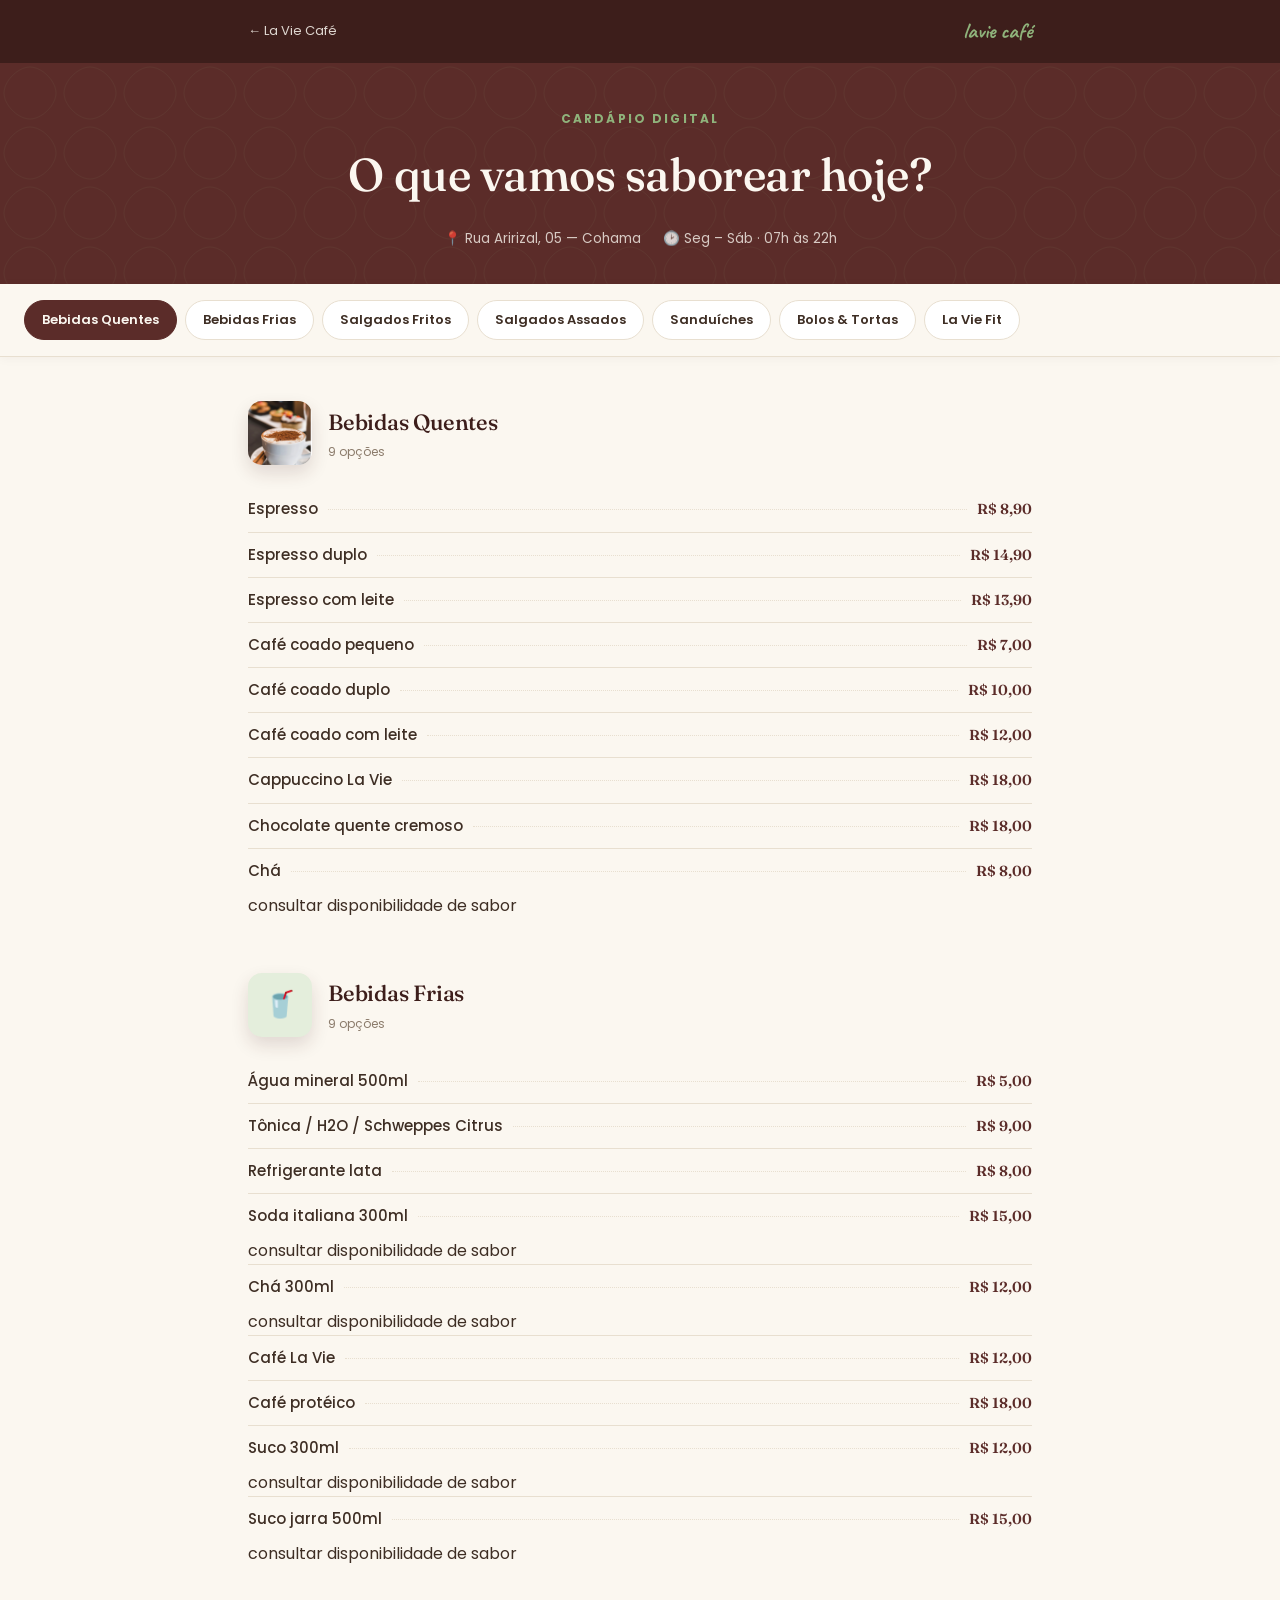
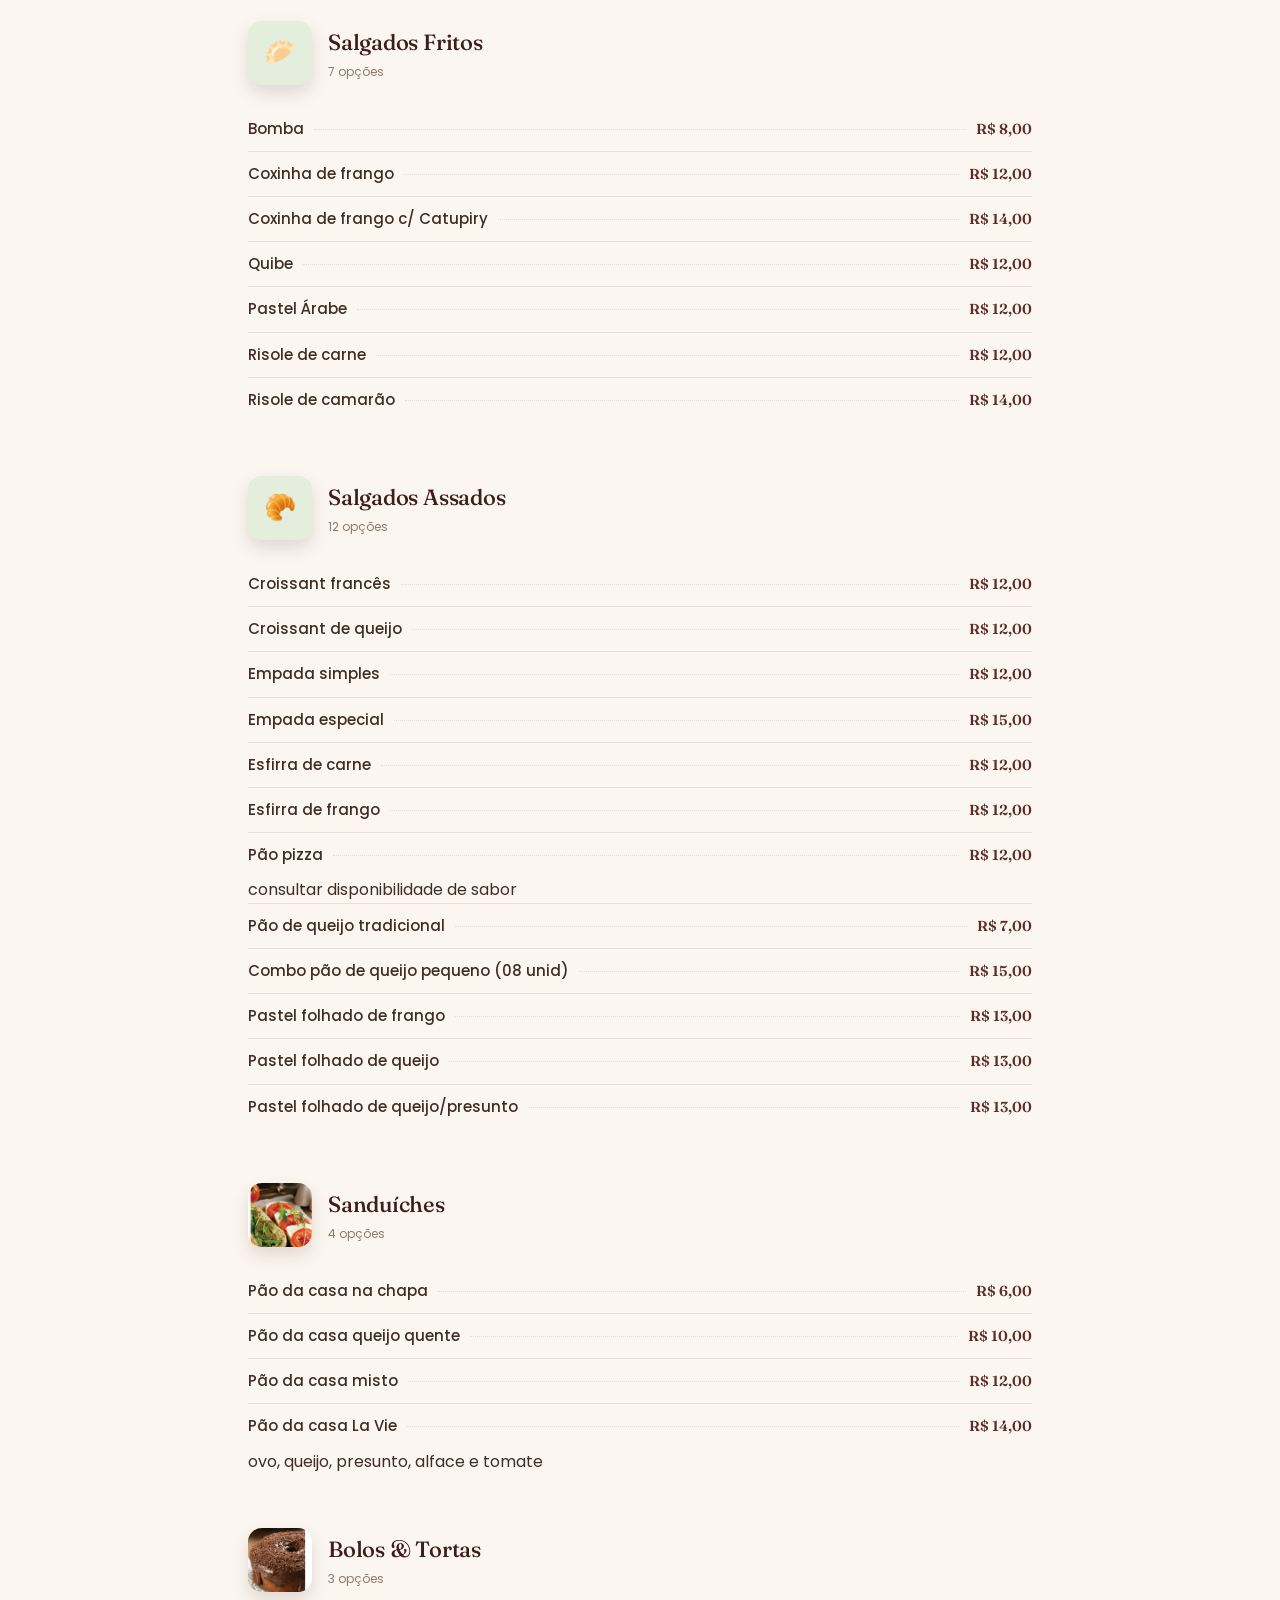
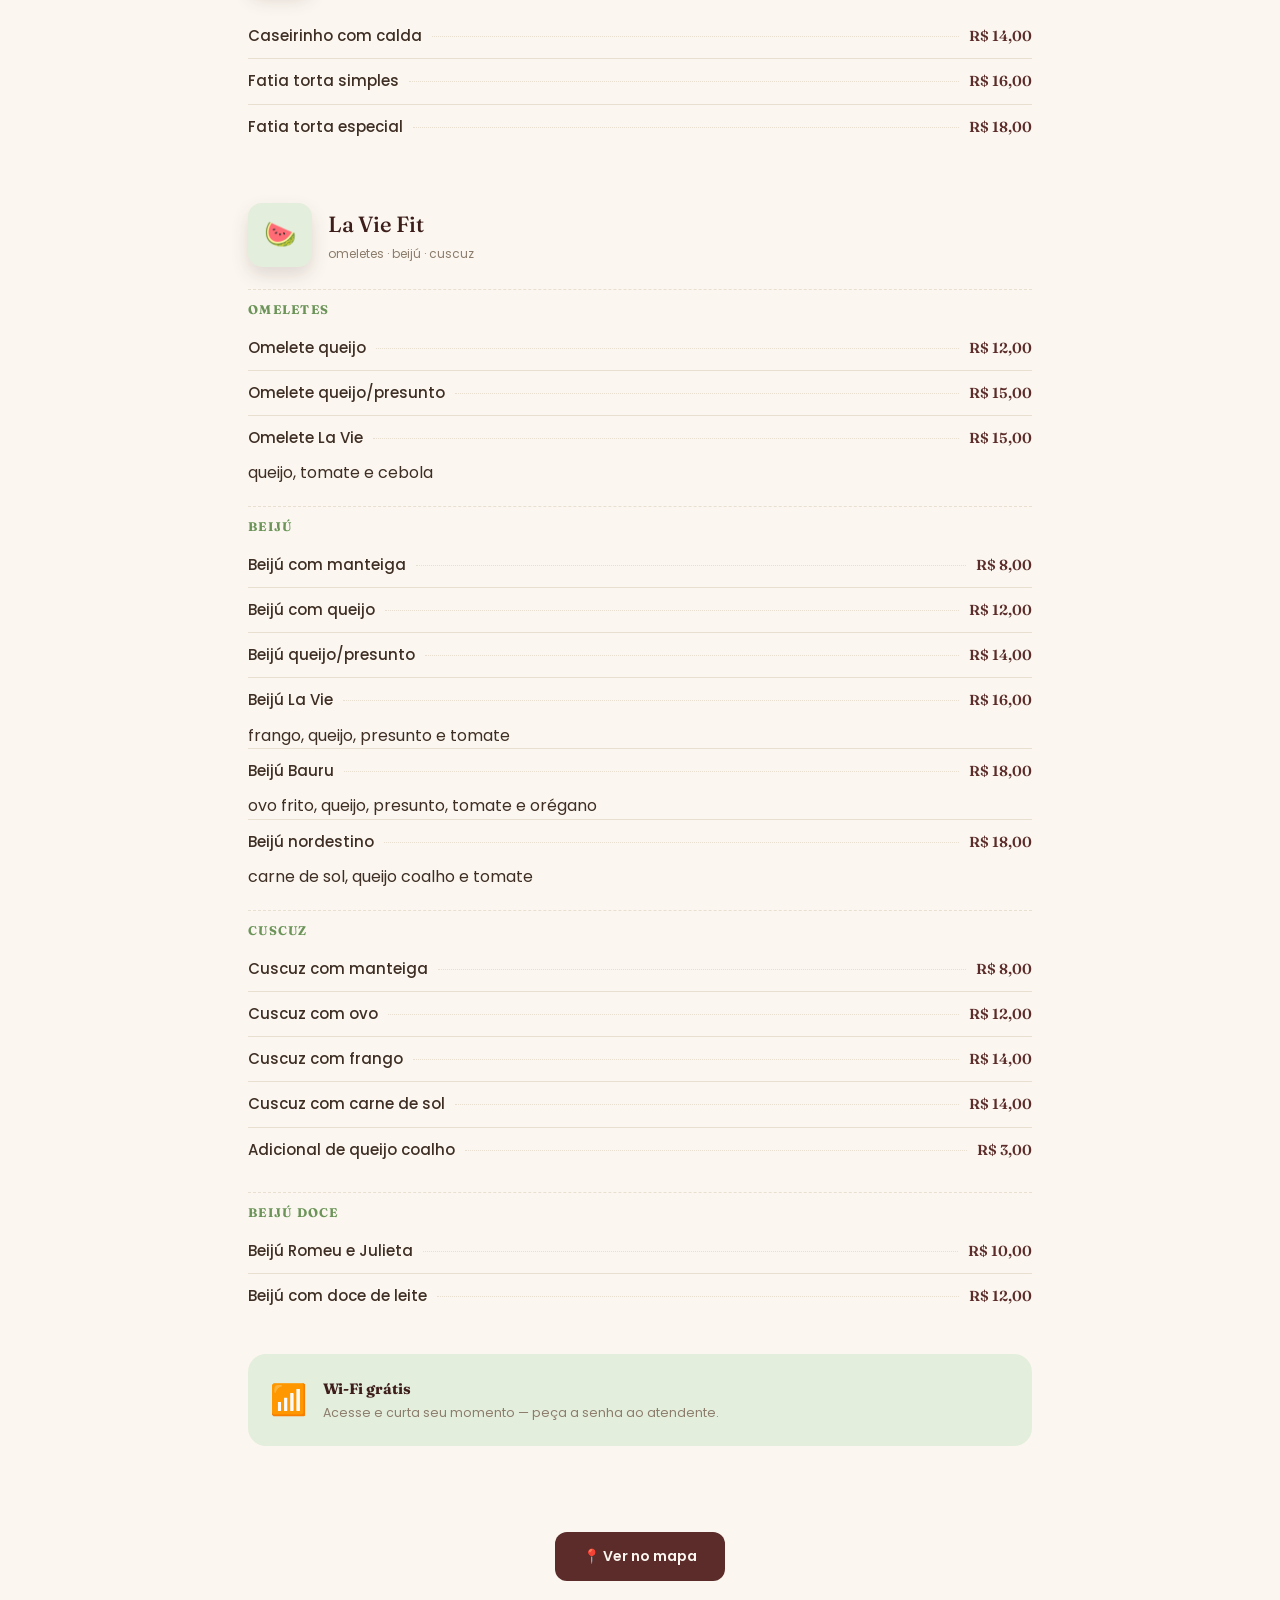
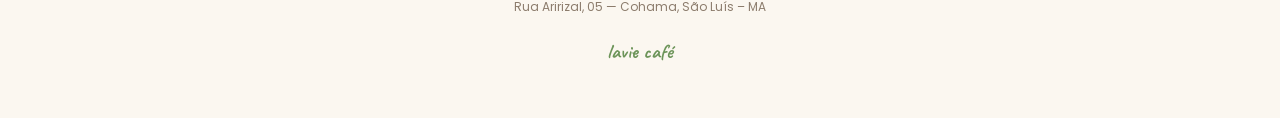
==== cardapio.html @ a573edb9 "Site LaVie Café" ====
<!DOCTYPE html>
<html lang="pt-BR">
<head>
<meta charset="UTF-8">
<meta name="viewport" content="width=device-width, initial-scale=1.0">
<title>Cardápio | La Vie Café — SLZ</title>

<!-- Fontes -->
<link rel="preconnect" href="https://fonts.googleapis.com">
<link rel="preconnect" href="https://fonts.gstatic.com" crossorigin>
<link href="https://fonts.googleapis.com/css2?family=Caveat:wght@600;700&family=Fraunces:ital,opsz,wght@0,9..144,400;0,9..144,500;0,9..144,600&family=Poppins:wght@300;400;500;600;700&display=swap" rel="stylesheet">

<!-- CSS: base.css tem as cores/reset, cardapio.css é só desta página -->
<link rel="stylesheet" href="css/base.css">
<link rel="stylesheet" href="css/cardapio.css">
</head>
<body>

<div class="topbar">
  <div class="wrap">
    <a href="index.html" class="back">← La Vie Café</a>
    <span class="brand brand-script">lavie café</span>
  </div>
</div>

<header class="menu-hero">
  <div class="inner wrap">
    <div class="kicker-light">Cardápio Digital</div>
    <h1>O que vamos saborear hoje?</h1>
    <div class="meta">
      <span>📍 Rua Aririzal, 05 — Cohama</span>
      <span>🕑 Seg – Sáb · 07h às 22h</span>
    </div>
  </div>
</header>

<nav class="cat-nav">
  <div class="cat-scroll" id="catScroll">
    <a href="#quentes" class="cat-chip active">Bebidas Quentes</a>
    <a href="#frias" class="cat-chip">Bebidas Frias</a>
    <a href="#fritos" class="cat-chip">Salgados Fritos</a>
    <a href="#assados" class="cat-chip">Salgados Assados</a>
    <a href="#sanduiches" class="cat-chip">Sanduíches</a>
    <a href="#bolos" class="cat-chip">Bolos &amp; Tortas</a>
    <a href="#fit" class="cat-chip">La Vie Fit</a>
  </div>
</nav>

<main class="wrap">

  <section class="menu-section" id="quentes">
    <div class="sec-head">
      <div class="thumb"><img src="assets/hero-espresso.png" alt="Bebidas quentes"></div>
      <div><h2>Bebidas Quentes</h2><div class="count">9 opções</div></div>
    </div>

    <div class="item-wrap"><div class="item"><span class="name">Espresso</span><span class="leader"></span><span class="price">R$ 8,90</span></div></div>
    <div class="item-wrap"><div class="item"><span class="name">Espresso duplo</span><span class="leader"></span><span class="price">R$ 14,90</span></div></div>
    <div class="item-wrap"><div class="item"><span class="name">Espresso com leite</span><span class="leader"></span><span class="price">R$ 13,90</span></div></div>
    <div class="item-wrap"><div class="item"><span class="name">Café coado pequeno</span><span class="leader"></span><span class="price">R$ 7,00</span></div></div>
    <div class="item-wrap"><div class="item"><span class="name">Café coado duplo</span><span class="leader"></span><span class="price">R$ 10,00</span></div></div>
    <div class="item-wrap"><div class="item"><span class="name">Café coado com leite</span><span class="leader"></span><span class="price">R$ 12,00</span></div></div>
    <div class="item-wrap"><div class="item"><span class="name">Cappuccino La Vie</span><span class="leader"></span><span class="price">R$ 18,00</span></div></div>
    <div class="item-wrap"><div class="item"><span class="name">Chocolate quente cremoso</span><span class="leader"></span><span class="price">R$ 18,00</span></div></div>
    <div class="item-wrap"><div class="item-inner"><div class="item"><span class="name">Chá</span><span class="leader"></span><span class="price">R$ 8,00</span></div><span class="note">consultar disponibilidade de sabor</span></div></div>
  </section>

  <section class="menu-section" id="frias">
    <div class="sec-head">
      <div class="thumb icon">🥤</div>
      <div><h2>Bebidas Frias</h2><div class="count">9 opções</div></div>
    </div>

    <div class="item-wrap"><div class="item"><span class="name">Água mineral 500ml</span><span class="leader"></span><span class="price">R$ 5,00</span></div></div>
    <div class="item-wrap"><div class="item"><span class="name">Tônica / H2O / Schweppes Citrus</span><span class="leader"></span><span class="price">R$ 9,00</span></div></div>
    <div class="item-wrap"><div class="item"><span class="name">Refrigerante lata</span><span class="leader"></span><span class="price">R$ 8,00</span></div></div>
    <div class="item-wrap"><div class="item-inner"><div class="item"><span class="name">Soda italiana 300ml</span><span class="leader"></span><span class="price">R$ 15,00</span></div><span class="note">consultar disponibilidade de sabor</span></div></div>
    <div class="item-wrap"><div class="item-inner"><div class="item"><span class="name">Chá 300ml</span><span class="leader"></span><span class="price">R$ 12,00</span></div><span class="note">consultar disponibilidade de sabor</span></div></div>
    <div class="item-wrap"><div class="item"><span class="name">Café La Vie</span><span class="leader"></span><span class="price">R$ 12,00</span></div></div>
    <div class="item-wrap"><div class="item"><span class="name">Café protéico</span><span class="leader"></span><span class="price">R$ 18,00</span></div></div>
    <div class="item-wrap"><div class="item-inner"><div class="item"><span class="name">Suco 300ml</span><span class="leader"></span><span class="price">R$ 12,00</span></div><span class="note">consultar disponibilidade de sabor</span></div></div>
    <div class="item-wrap"><div class="item-inner"><div class="item"><span class="name">Suco jarra 500ml</span><span class="leader"></span><span class="price">R$ 15,00</span></div><span class="note">consultar disponibilidade de sabor</span></div></div>
  </section>

  <section class="menu-section" id="fritos">
    <div class="sec-head">
      <div class="thumb icon">🥟</div>
      <div><h2>Salgados Fritos</h2><div class="count">7 opções</div></div>
    </div>
    <div class="item-wrap"><div class="item"><span class="name">Bomba</span><span class="leader"></span><span class="price">R$ 8,00</span></div></div>
    <div class="item-wrap"><div class="item"><span class="name">Coxinha de frango</span><span class="leader"></span><span class="price">R$ 12,00</span></div></div>
    <div class="item-wrap"><div class="item"><span class="name">Coxinha de frango c/ Catupiry</span><span class="leader"></span><span class="price">R$ 14,00</span></div></div>
    <div class="item-wrap"><div class="item"><span class="name">Quibe</span><span class="leader"></span><span class="price">R$ 12,00</span></div></div>
    <div class="item-wrap"><div class="item"><span class="name">Pastel Árabe</span><span class="leader"></span><span class="price">R$ 12,00</span></div></div>
    <div class="item-wrap"><div class="item"><span class="name">Risole de carne</span><span class="leader"></span><span class="price">R$ 12,00</span></div></div>
    <div class="item-wrap"><div class="item"><span class="name">Risole de camarão</span><span class="leader"></span><span class="price">R$ 14,00</span></div></div>
  </section>

  <section class="menu-section" id="assados">
    <div class="sec-head">
      <div class="thumb icon">🥐</div>
      <div><h2>Salgados Assados</h2><div class="count">12 opções</div></div>
    </div>
    <div class="item-wrap"><div class="item"><span class="name">Croissant francês</span><span class="leader"></span><span class="price">R$ 12,00</span></div></div>
    <div class="item-wrap"><div class="item"><span class="name">Croissant de queijo</span><span class="leader"></span><span class="price">R$ 12,00</span></div></div>
    <div class="item-wrap"><div class="item"><span class="name">Empada simples</span><span class="leader"></span><span class="price">R$ 12,00</span></div></div>
    <div class="item-wrap"><div class="item"><span class="name">Empada especial</span><span class="leader"></span><span class="price">R$ 15,00</span></div></div>
    <div class="item-wrap"><div class="item"><span class="name">Esfirra de carne</span><span class="leader"></span><span class="price">R$ 12,00</span></div></div>
    <div class="item-wrap"><div class="item"><span class="name">Esfirra de frango</span><span class="leader"></span><span class="price">R$ 12,00</span></div></div>
    <div class="item-wrap"><div class="item-inner"><div class="item"><span class="name">Pão pizza</span><span class="leader"></span><span class="price">R$ 12,00</span></div><span class="note">consultar disponibilidade de sabor</span></div></div>
    <div class="item-wrap"><div class="item"><span class="name">Pão de queijo tradicional</span><span class="leader"></span><span class="price">R$ 7,00</span></div></div>
    <div class="item-wrap"><div class="item"><span class="name">Combo pão de queijo pequeno (08 unid)</span><span class="leader"></span><span class="price">R$ 15,00</span></div></div>
    <div class="item-wrap"><div class="item"><span class="name">Pastel folhado de frango</span><span class="leader"></span><span class="price">R$ 13,00</span></div></div>
    <div class="item-wrap"><div class="item"><span class="name">Pastel folhado de queijo</span><span class="leader"></span><span class="price">R$ 13,00</span></div></div>
    <div class="item-wrap"><div class="item"><span class="name">Pastel folhado de queijo/presunto</span><span class="leader"></span><span class="price">R$ 13,00</span></div></div>
  </section>

  <section class="menu-section" id="sanduiches">
    <div class="sec-head">
      <div class="thumb"><img src="assets/gal-bruschetta.png" alt="Sanduíches"></div>
      <div><h2>Sanduíches</h2><div class="count">4 opções</div></div>
    </div>
    <div class="item-wrap"><div class="item"><span class="name">Pão da casa na chapa</span><span class="leader"></span><span class="price">R$ 6,00</span></div></div>
    <div class="item-wrap"><div class="item"><span class="name">Pão da casa queijo quente</span><span class="leader"></span><span class="price">R$ 10,00</span></div></div>
    <div class="item-wrap"><div class="item"><span class="name">Pão da casa misto</span><span class="leader"></span><span class="price">R$ 12,00</span></div></div>
    <div class="item-wrap"><div class="item-inner"><div class="item"><span class="name">Pão da casa La Vie</span><span class="leader"></span><span class="price">R$ 14,00</span></div><span class="note">ovo, queijo, presunto, alface e tomate</span></div></div>
  </section>

  <section class="menu-section" id="bolos">
    <div class="sec-head">
      <div class="thumb"><img src="assets/gal-donut.png" alt="Bolos e tortas"></div>
      <div><h2>Bolos &amp; Tortas</h2><div class="count">3 opções</div></div>
    </div>
    <div class="item-wrap"><div class="item"><span class="name">Caseirinho com calda</span><span class="leader"></span><span class="price">R$ 14,00</span></div></div>
    <div class="item-wrap"><div class="item"><span class="name">Fatia torta simples</span><span class="leader"></span><span class="price">R$ 16,00</span></div></div>
    <div class="item-wrap"><div class="item"><span class="name">Fatia torta especial</span><span class="leader"></span><span class="price">R$ 18,00</span></div></div>
  </section>

  <section class="menu-section" id="fit">
    <div class="sec-head">
      <div class="thumb icon">🍉</div>
      <div><h2>La Vie Fit</h2><div class="count">omeletes · beijú · cuscuz</div></div>
    </div>

    <div class="subgroup">
      <h3>Omeletes</h3>
      <div class="item-wrap"><div class="item"><span class="name">Omelete queijo</span><span class="leader"></span><span class="price">R$ 12,00</span></div></div>
      <div class="item-wrap"><div class="item"><span class="name">Omelete queijo/presunto</span><span class="leader"></span><span class="price">R$ 15,00</span></div></div>
      <div class="item-wrap"><div class="item-inner"><div class="item"><span class="name">Omelete La Vie</span><span class="leader"></span><span class="price">R$ 15,00</span></div><span class="note">queijo, tomate e cebola</span></div></div>
    </div>

    <div class="subgroup">
      <h3>Beijú</h3>
      <div class="item-wrap"><div class="item"><span class="name">Beijú com manteiga</span><span class="leader"></span><span class="price">R$ 8,00</span></div></div>
      <div class="item-wrap"><div class="item"><span class="name">Beijú com queijo</span><span class="leader"></span><span class="price">R$ 12,00</span></div></div>
      <div class="item-wrap"><div class="item"><span class="name">Beijú queijo/presunto</span><span class="leader"></span><span class="price">R$ 14,00</span></div></div>
      <div class="item-wrap"><div class="item-inner"><div class="item"><span class="name">Beijú La Vie</span><span class="leader"></span><span class="price">R$ 16,00</span></div><span class="note">frango, queijo, presunto e tomate</span></div></div>
      <div class="item-wrap"><div class="item-inner"><div class="item"><span class="name">Beijú Bauru</span><span class="leader"></span><span class="price">R$ 18,00</span></div><span class="note">ovo frito, queijo, presunto, tomate e orégano</span></div></div>
      <div class="item-wrap"><div class="item-inner"><div class="item"><span class="name">Beijú nordestino</span><span class="leader"></span><span class="price">R$ 18,00</span></div><span class="note">carne de sol, queijo coalho e tomate</span></div></div>
    </div>

    <div class="subgroup">
      <h3>Cuscuz</h3>
      <div class="item-wrap"><div class="item"><span class="name">Cuscuz com manteiga</span><span class="leader"></span><span class="price">R$ 8,00</span></div></div>
      <div class="item-wrap"><div class="item"><span class="name">Cuscuz com ovo</span><span class="leader"></span><span class="price">R$ 12,00</span></div></div>
      <div class="item-wrap"><div class="item"><span class="name">Cuscuz com frango</span><span class="leader"></span><span class="price">R$ 14,00</span></div></div>
      <div class="item-wrap"><div class="item"><span class="name">Cuscuz com carne de sol</span><span class="leader"></span><span class="price">R$ 14,00</span></div></div>
      <div class="item-wrap"><div class="item"><span class="name">Adicional de queijo coalho</span><span class="leader"></span><span class="price">R$ 3,00</span></div></div>
    </div>

    <div class="subgroup">
      <h3>Beijú Doce</h3>
      <div class="item-wrap"><div class="item"><span class="name">Beijú Romeu e Julieta</span><span class="leader"></span><span class="price">R$ 10,00</span></div></div>
      <div class="item-wrap"><div class="item"><span class="name">Beijú com doce de leite</span><span class="leader"></span><span class="price">R$ 12,00</span></div></div>
    </div>

    <div class="wifi-banner">
      <span class="ic">📶</span>
      <div><h4>Wi-Fi grátis</h4><p>Acesse e curta seu momento — peça a senha ao atendente.</p></div>
    </div>
  </section>

</main>

<footer id="localizacao">
  <a class="loc-btn" href="https://www.google.com/maps?q=Rua+Aririzal,+05,+Cohama,+S%C3%A3o+Luis+-+MA" target="_blank" rel="noopener">📍 Ver no mapa</a>
  <p>Rua Aririzal, 05 — Cohama, São Luís – MA</p>
  <span class="brand brand-script">lavie café</span>
</footer>

<!-- JS: liga o destaque automático das categorias ao rolar -->
<script src="js/cardapio.js"></script>

</body>
</html>
---- css/base.css ----
/* =========================================================
   BASE.CSS
   Variáveis de cor, reset e tipografia — usado por TODAS as páginas.
   Se quiser mudar a cor principal do site inteiro, mexa aqui.
========================================================= */

:root{
  /* Cores da marca */
  --wine: #5B2C29;        /* vinho escuro — cor principal */
  --wine-deep: #3D1E1B;   /* vinho ainda mais escuro — headers/footers */
  --green: #8FB37B;       /* verde-sálvia — acentos */
  --green-dark: #6C9459;  /* verde mais escuro — texto/hover */
  --green-soft: #E4EEDC;  /* verde clarinho — fundos suaves */

  /* Neutros */
  --cream: #FBF7F0;       /* fundo principal do site */
  --cream-2: #F3ECDD;     /* fundo alternativo (seções) */
  --white: #FFFFFF;
  --text: #3E2E24;        /* texto principal */
  --text-soft: #8C7C6C;   /* texto secundário/descrições */
  --line: #E8DFD0;        /* linhas e bordas */
}

*{ box-sizing: border-box; margin: 0; padding: 0; }

html{ scroll-behavior: smooth; }

body{
  background: var(--cream);
  color: var(--text);
  font-family: 'Poppins', sans-serif;
  line-height: 1.6;
  -webkit-font-smoothing: antialiased;
}

a{ color: inherit; text-decoration: none; }
img{ max-width: 100%; display: block; }

/* Container central usado em quase toda seção */
.wrap{
  max-width: 1140px;
  margin: 0 auto;
  padding: 0 28px;
}

/* Títulos usam a fonte serifada Fraunces */
h1, h2, h3, .display{
  font-family: 'Fraunces', serif;
  font-weight: 500;
  letter-spacing: -0.01em;
}

/* Logotipo cursivo "lavie café" — reaproveitado em vários lugares */
.brand-script{
  font-family: 'Caveat', cursive;
  font-weight: 700;
  color: var(--green-dark);
}
---- css/cardapio.css ----
/* =========================================================
   CARDAPIO.CSS
   Estilos exclusivos da página do cardápio (cardapio.html).
   Depende de base.css (variáveis de cor e reset).
========================================================= */

body{ padding-bottom: 50px; }

.wrap{ max-width: 840px; } /* cardápio usa um container mais estreito que a home */

/* ---------- Barra superior (voltar pra home) ---------- */
.topbar{ background:var(--wine-deep); color:var(--cream); padding:14px 0; }
.topbar .wrap{ display:flex; align-items:center; justify-content:space-between; }
.back{ font-size:13px; display:flex; align-items:center; gap:6px; opacity:.85; transition:opacity .2s; }
.back:hover{ opacity:1; }
.topbar .brand{ font-size:22px; color:var(--green); }

/* ---------- Cabeçalho do cardápio ---------- */
header.menu-hero{
  background:var(--wine); color:var(--cream);
  text-align:center; padding:46px 20px 34px;
  position:relative; overflow:hidden;
}
header.menu-hero::before{
  content:""; position:absolute; inset:0;
  background-image:url("data:image/svg+xml,%3Csvg xmlns='http://www.w3.org/2000/svg' width='60' height='60' viewBox='0 0 60 60'%3E%3Cpath d='M30 4 C42 4 56 18 56 30 C56 42 42 56 30 56 C18 56 4 42 4 30 C4 18 18 4 30 4 Z' fill='none' stroke='%238FB37B' stroke-width='1' opacity='.14'/%3E%3C/svg%3E");
  background-size:60px 60px;
  opacity:.5;
}
header.menu-hero .inner{ position:relative; }
.kicker-light{ font-size:12px; letter-spacing:.18em; text-transform:uppercase; color:var(--green); font-weight:700; margin-bottom:10px; }
header.menu-hero h1{ font-size:clamp(32px,5vw,46px); color:var(--cream); }
header.menu-hero .meta{ margin-top:16px; font-size:13.5px; color:rgba(251,247,240,.78); display:flex; justify-content:center; gap:22px; flex-wrap:wrap; }
header.menu-hero .meta span{ display:flex; align-items:center; gap:6px; }

/* ---------- Navegação por categorias (fixa no topo) ---------- */
.cat-nav{
  position:sticky; top:0; z-index:50;
  background:var(--cream);
  padding:16px 0 12px;
  border-bottom:1px solid var(--line);
  box-shadow:0 2px 10px rgba(61,30,27,.04);
}
.cat-scroll{ display:flex; gap:8px; overflow-x:auto; padding:0 24px 4px; scrollbar-width:none; }
.cat-scroll::-webkit-scrollbar{ display:none; }
.cat-chip{
  flex:0 0 auto; padding:9px 17px; border-radius:999px; font-size:13px; font-weight:600;
  background:var(--white); color:var(--text); border:1px solid var(--line); white-space:nowrap;
  transition:background .15s ease, color .15s ease, border-color .15s ease;
}
.cat-chip.active, .cat-chip:hover{ background:var(--wine); color:var(--cream); border-color:var(--wine); }

/* ---------- Seções do cardápio ---------- */
main{ margin-top:6px; }
.menu-section{ padding:44px 0 10px; }
.sec-head{ display:flex; align-items:center; gap:16px; margin-bottom:22px; }
.sec-head .thumb{ width:64px; height:64px; border-radius:14px; overflow:hidden; flex:0 0 auto; box-shadow:0 8px 18px rgba(61,30,27,.14); }
.sec-head .thumb img{ width:100%; height:100%; object-fit:cover; }
.sec-head .thumb.icon{ display:flex; align-items:center; justify-content:center; background:var(--green-soft); font-size:26px; }
.sec-head h2{ font-size:22px; color:var(--wine-deep); }
.sec-head .count{ font-size:12px; color:var(--text-soft); margin-top:2px; }

.subgroup{ margin-top:20px; }
.subgroup h3{
  font-size:12.5px; text-transform:uppercase; letter-spacing:.1em; color:var(--green-dark); font-weight:700;
  margin-bottom:6px; padding-top:10px; border-top:1px dashed var(--line);
}
.subgroup:first-child h3{ border-top:none; padding-top:0; }

/* Cada item usa uma "linha pontilhada" (leader) entre o nome e o preço,
   igual ao estilo clássico de cardápio impresso. */
.item{ display:flex; align-items:baseline; gap:8px; padding:10px 0; }
.item .name{ font-size:14.5px; font-weight:500; color:var(--text); white-space:nowrap; }
.item .leader{ flex:1; border-bottom:1.5px dotted var(--line); transform:translateY(-4px); margin:0 2px; }
.item .price{ font-family:'Fraunces',serif; font-weight:600; font-size:14.5px; color:var(--wine); white-space:nowrap; }
.item .note{ display:block; font-size:11px; color:var(--text-soft); font-style:italic; margin-top:1px; }
.item-wrap{ border-bottom:1px solid var(--line); }
.item-wrap:last-child{ border-bottom:none; }
.item-inner{ display:flex; flex-direction:column; }

.wifi-banner{
  margin-top:36px; background:var(--green-soft); border-radius:18px; padding:22px;
  display:flex; align-items:center; gap:16px;
}
.wifi-banner .ic{ font-size:30px; }
.wifi-banner h4{ font-size:15px; color:var(--wine-deep); font-family:'Fraunces',serif; }
.wifi-banner p{ font-size:12.5px; color:var(--text-soft); margin-top:2px; }

/* ---------- Rodapé ---------- */
footer{ margin-top:50px; text-align:center; padding:26px 20px 0; }
footer .loc-btn{ display:inline-block; background:var(--wine); color:var(--cream); padding:13px 28px; border-radius:12px; font-weight:600; font-size:14px; }
footer .loc-btn:hover{ background:var(--wine-deep); }
footer p{ margin-top:16px; font-size:12px; color:var(--text-soft); }
footer .brand{ font-size:20px; color:var(--green-dark); margin-top:20px; display:block; }

/* ---------- Responsivo ---------- */
@media (min-width:640px){
  .item .name{ font-size:15px; }
}
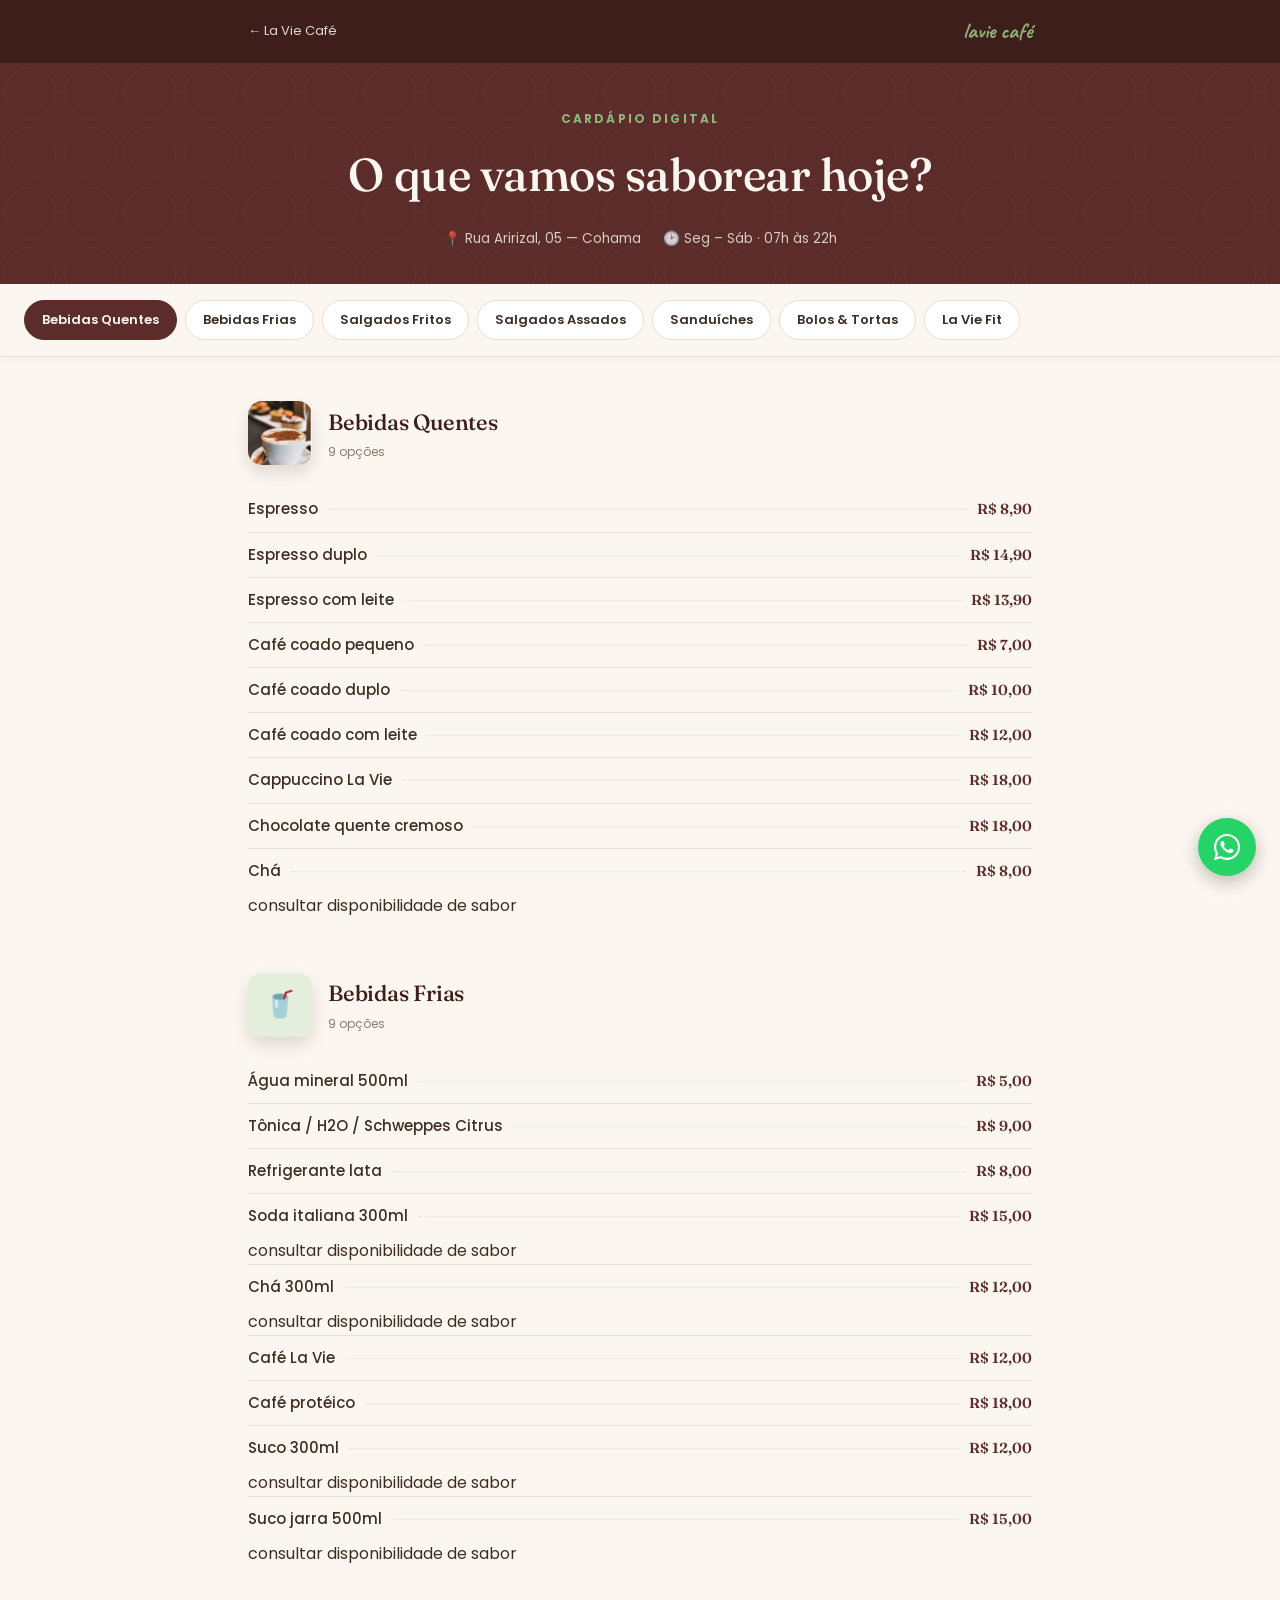
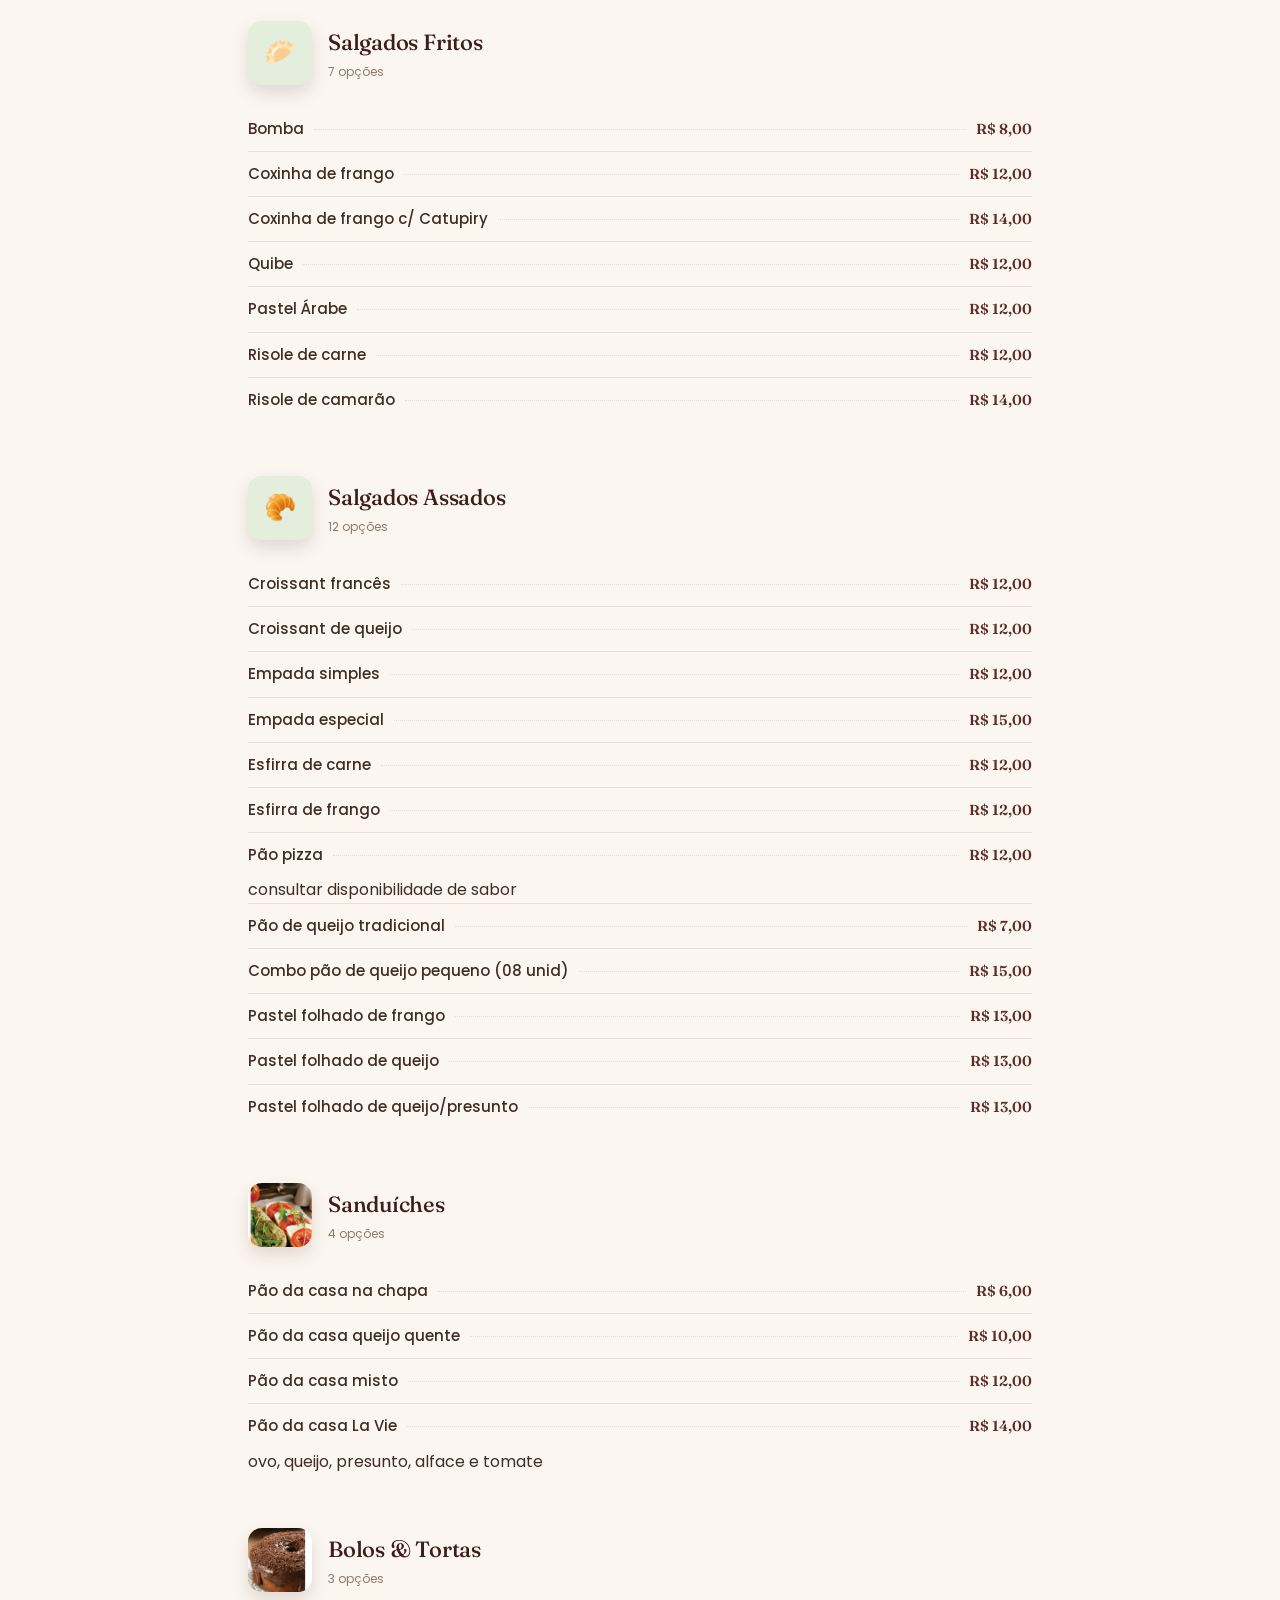
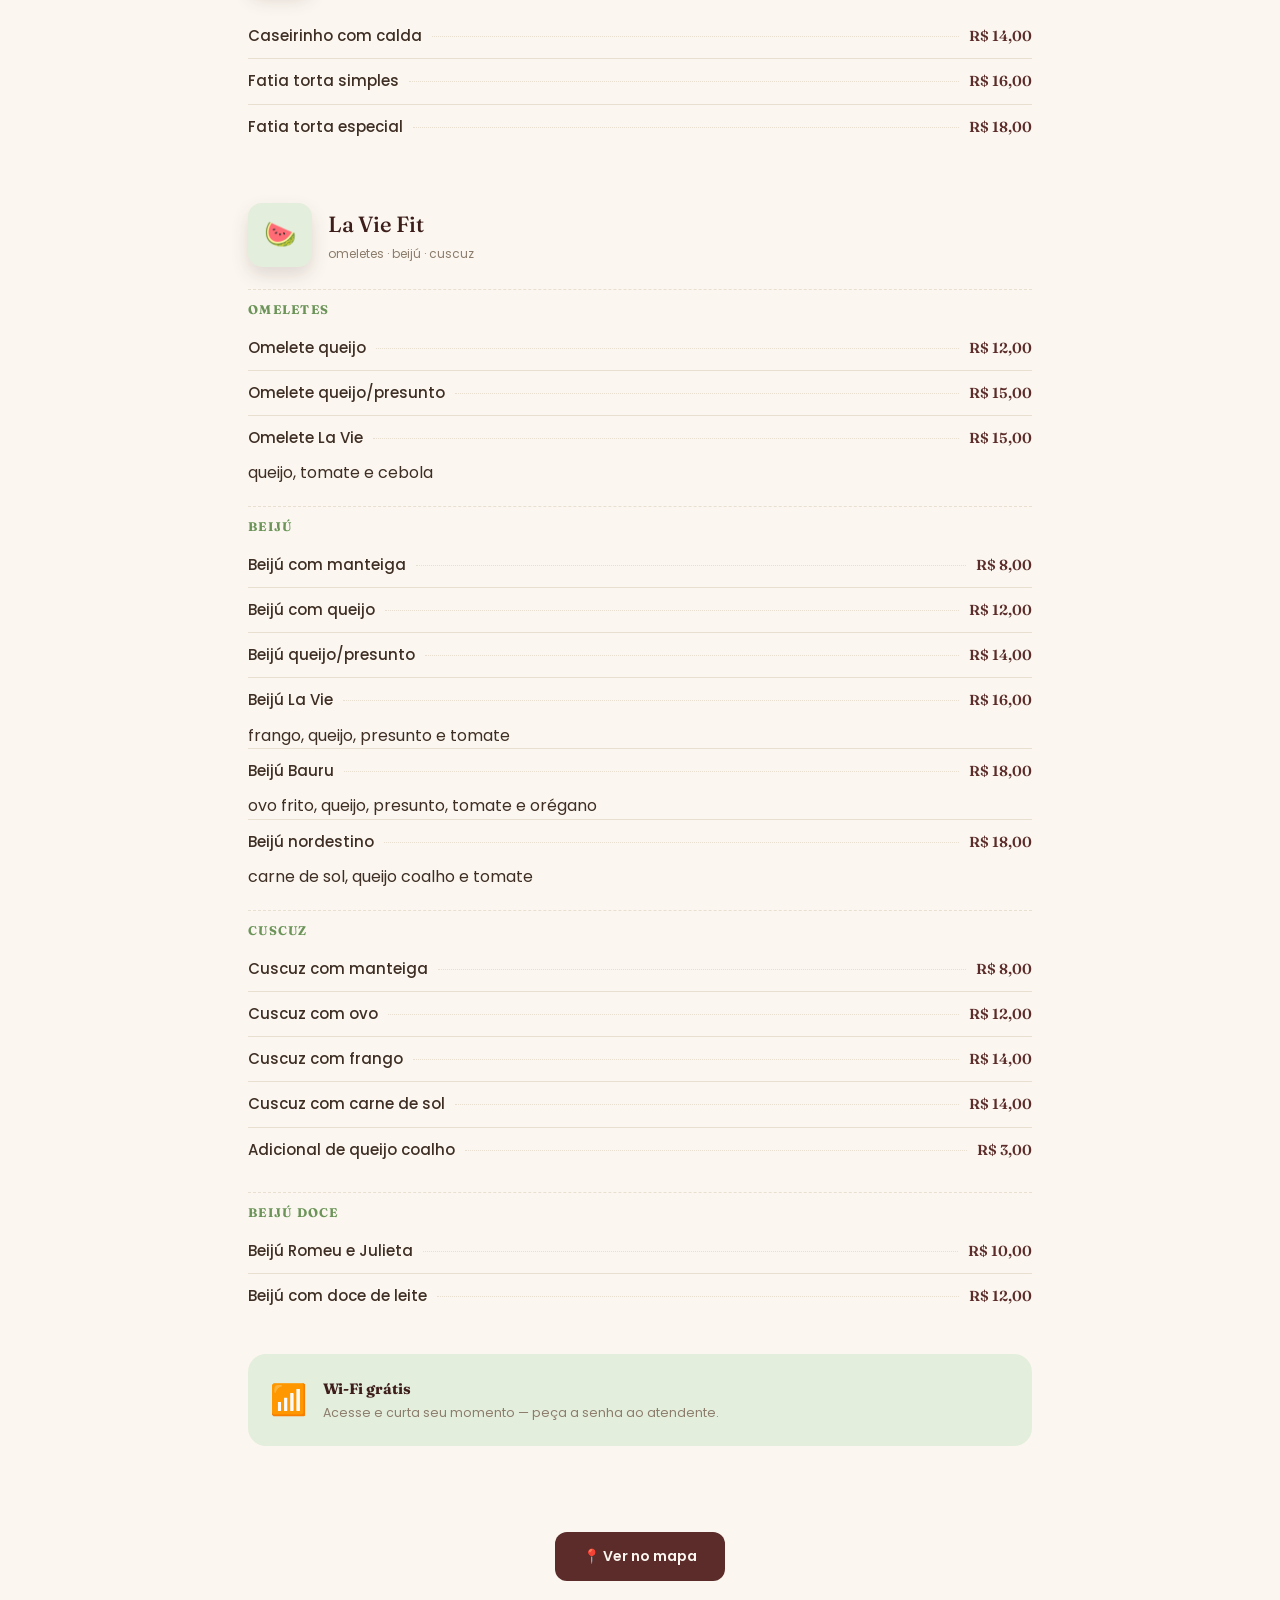
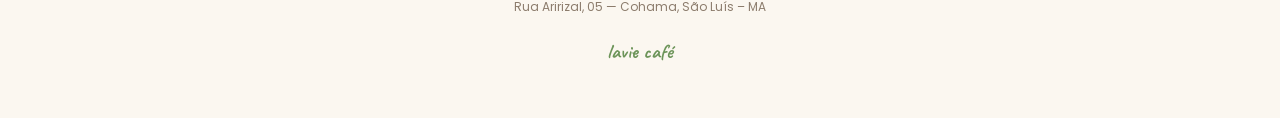
==== commit a57c9b55: "update map iframe to new location" ====
--- a/cardapio.html
+++ b/cardapio.html
@@ -188,6 +188,10 @@
   <span class="brand brand-script">lavie café</span>
 </footer>
 
+<a href="https://wa.me/5598999999999?text=Ol%C3%A1!%20Gostaria%20de%20fazer%20um%20pedido." class="whatsapp-float" target="_blank" rel="noopener" aria-label="Fale conosco no WhatsApp">
+  <svg viewBox="0 0 448 512" width="30" height="30" fill="currentColor" aria-hidden="true"><path d="M380.9 97.1C339 55.1 283.2 32 223.9 32c-122.4 0-222 99.6-222 222 0 39.1 10.2 77.3 29.6 111L0 480l117.7-30.9c32.4 17.7 68.9 27 106.1 27h.1c122.3 0 224.1-99.6 224.1-222 0-59.3-25.2-115-67.1-157zm-157 341.6c-33.2 0-65.7-8.9-94-25.7l-6.7-4-69.8 18.3L72 359.2l-4.4-7c-18.5-29.4-28.2-63.3-28.2-98.2 0-101.7 82.8-184.5 184.6-184.5 49.3 0 95.6 19.2 130.4 54.1 34.8 34.9 56.2 81.2 56.1 130.5 0 101.8-84.9 184.6-186.6 184.6zm101.2-138.2c-5.5-2.8-32.8-16.2-37.9-18-5.1-1.9-8.8-2.8-12.5 2.8-3.7 5.6-14.3 18-17.6 21.8-3.2 3.7-6.5 4.2-12 1.4-32.6-16.3-54-29.1-75.5-66-5.7-9.8 5.7-9.1 16.3-30.3 1.8-3.7.9-6.9-.5-9.7-1.4-2.8-12.5-30.1-17.1-41.2-4.5-10.8-9.1-9.3-12.5-9.5-3.2-.2-6.9-.2-10.6-.2-3.7 0-9.7 1.4-14.8 6.9-5.1 5.6-19.4 19-19.4 46.3 0 27.3 19.9 53.7 22.6 57.4 2.8 3.7 39.1 59.7 94.8 83.8 35.2 15.2 49 16.5 66.6 13.9 10.7-1.6 32.8-13.4 37.4-26.4 4.6-13 4.6-24.1 3.2-26.4-1.3-2.5-5-3.9-10.5-6.6z"/></svg>
+</a>
+
 <!-- JS: liga o destaque automático das categorias ao rolar -->
 <script src="js/cardapio.js"></script>
 
--- a/css/base.css
+++ b/css/base.css
@@ -56,3 +56,17 @@
   font-weight: 700;
   color: var(--green-dark);
 }
+
+/* Balão flutuante do WhatsApp — presente em todas as páginas */
+.whatsapp-float{
+  position:fixed; right:24px; bottom:24px; z-index:999;
+  width:58px; height:58px; border-radius:50%;
+  background:#25D366; color:#fff;
+  display:flex; align-items:center; justify-content:center;
+  box-shadow:0 6px 18px rgba(0,0,0,.25);
+  transition:transform .2s, box-shadow .2s;
+}
+.whatsapp-float:hover{ transform:translateY(-3px) scale(1.05); box-shadow:0 10px 22px rgba(0,0,0,.3); }
+@media (max-width:600px){
+  .whatsapp-float{ right:16px; bottom:16px; width:52px; height:52px; }
+}
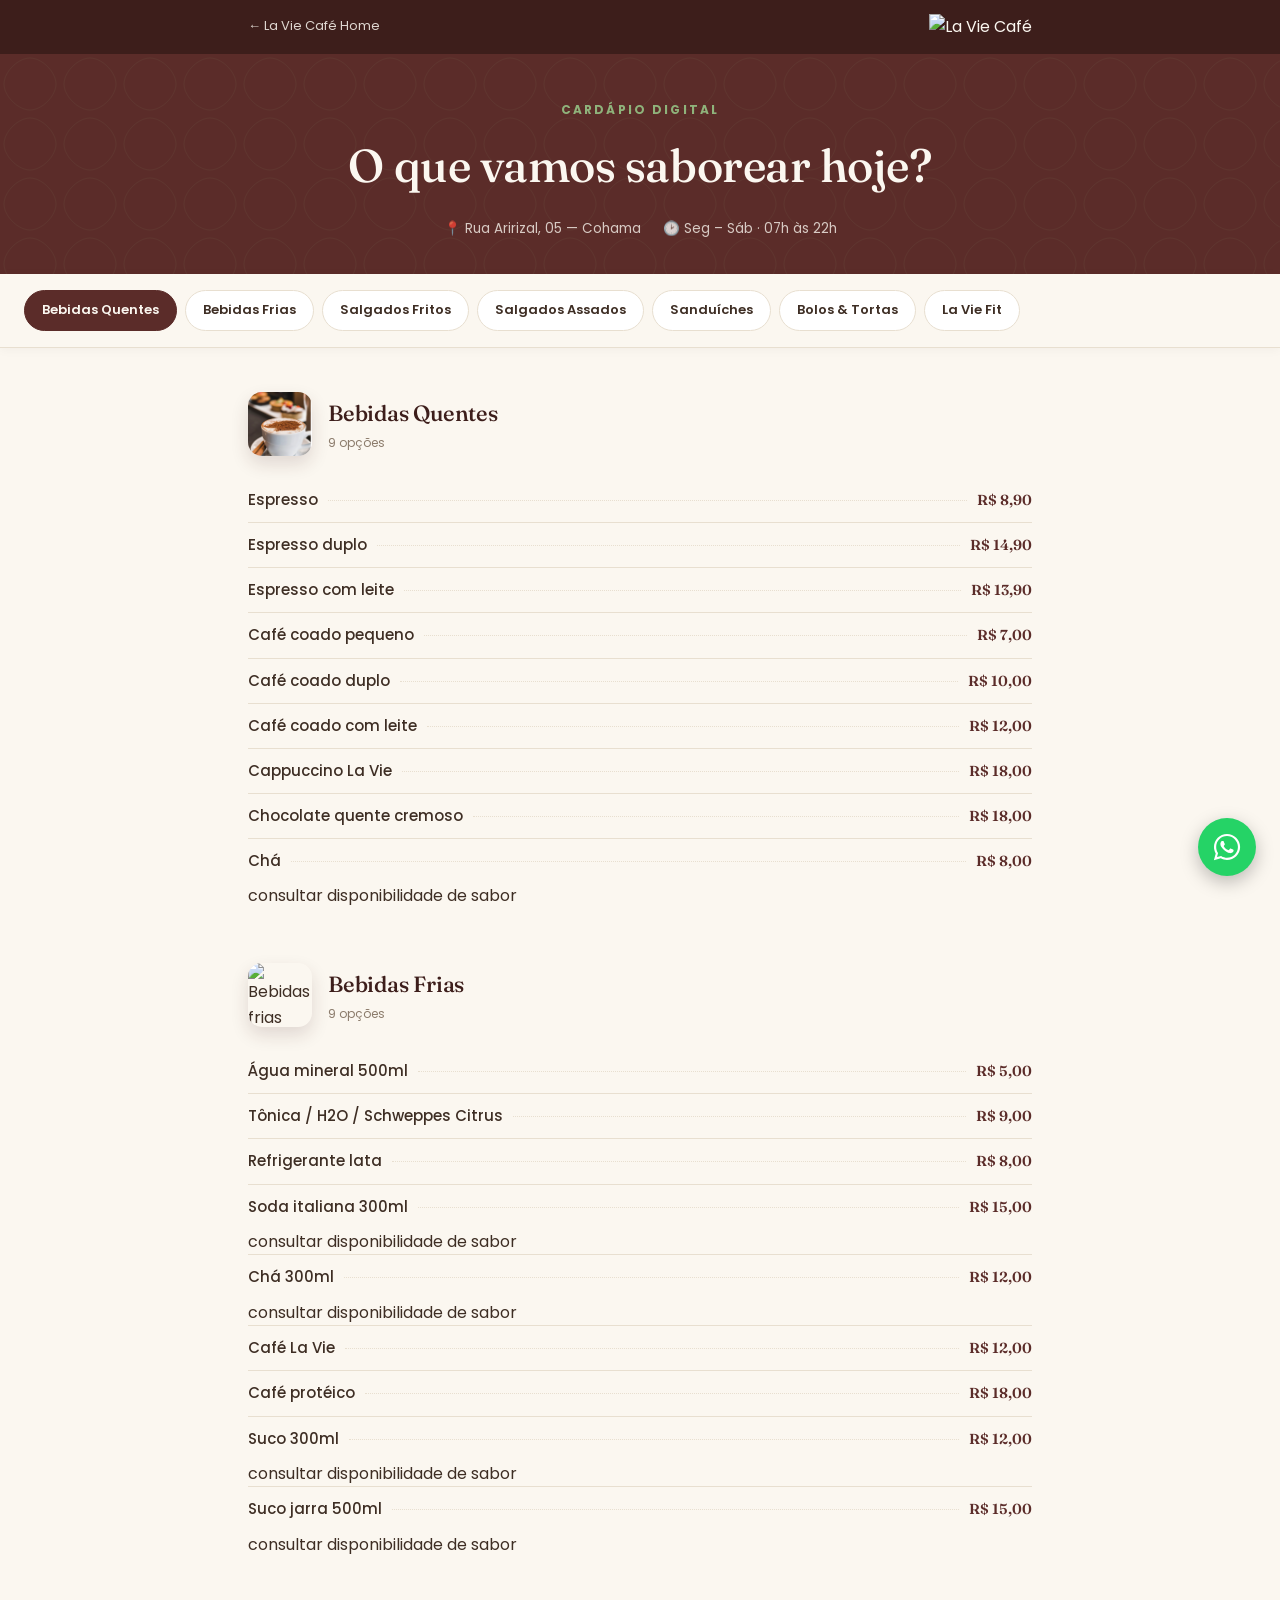
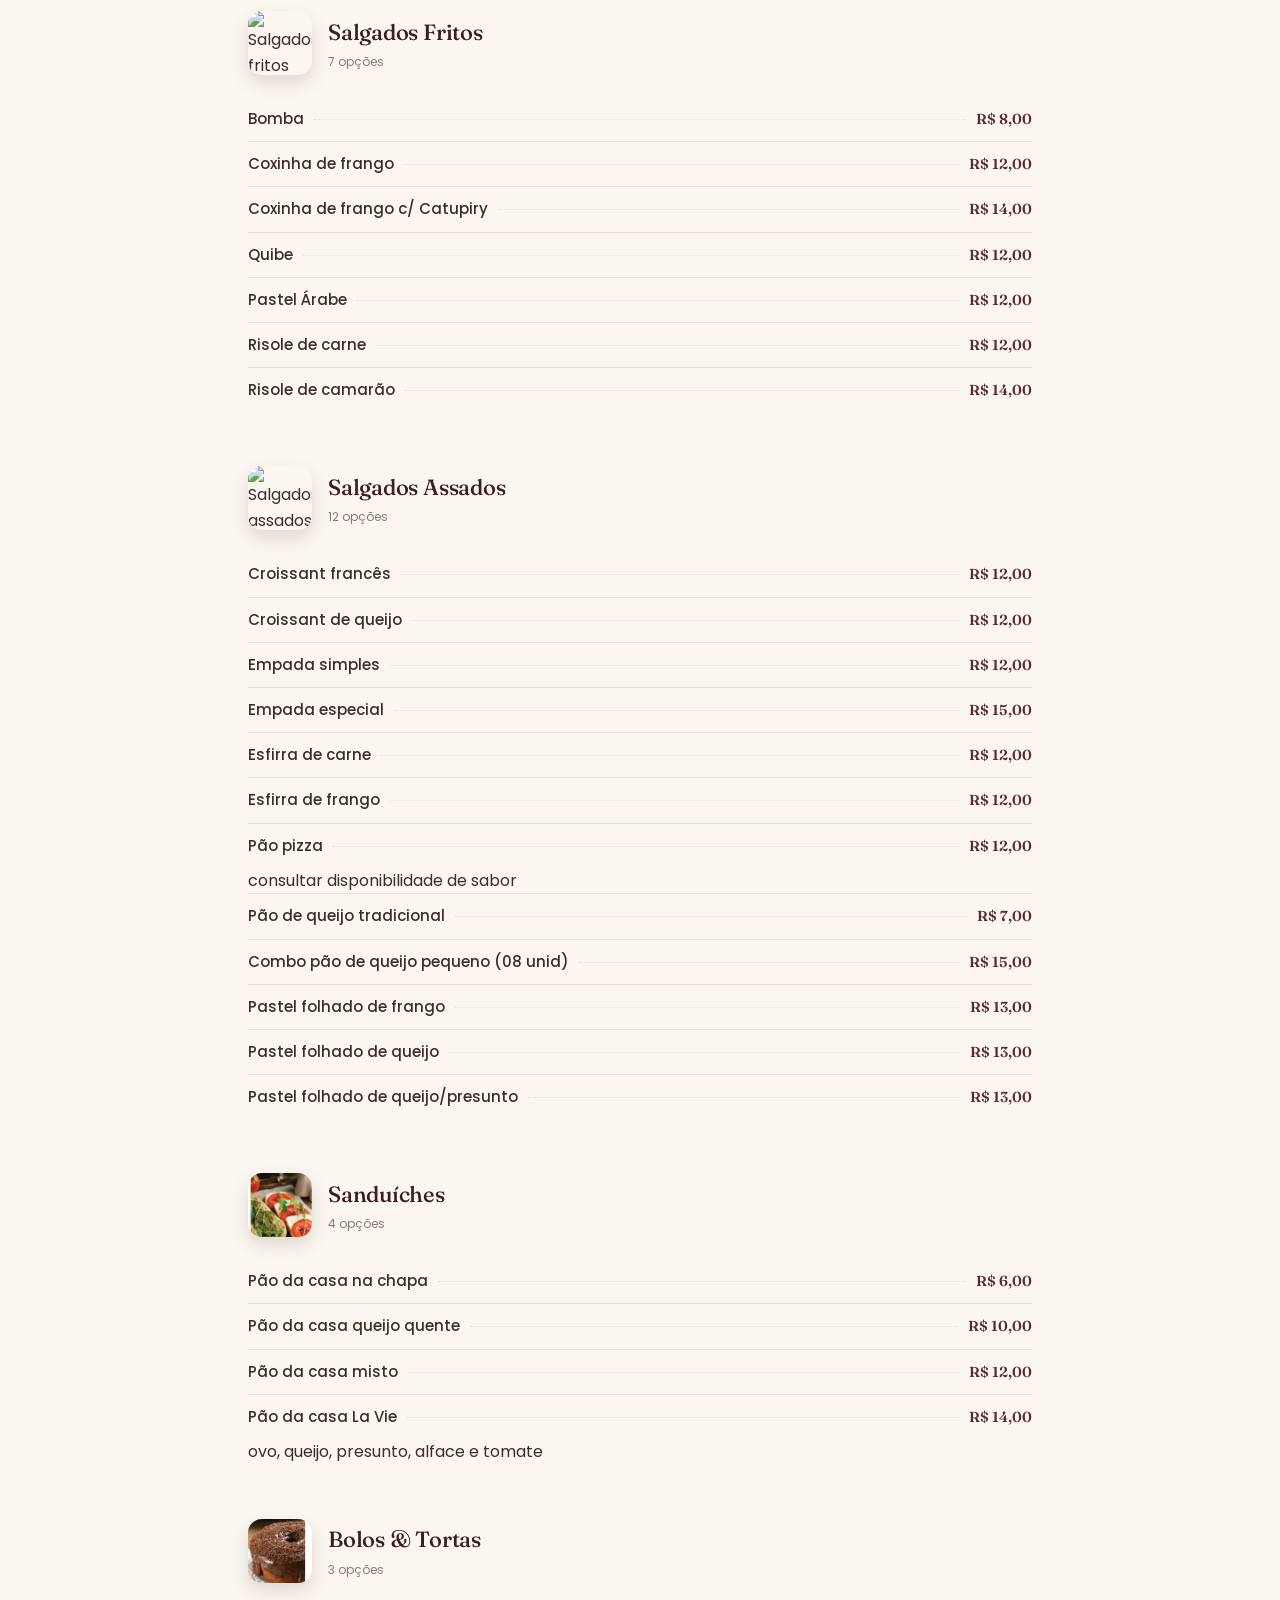
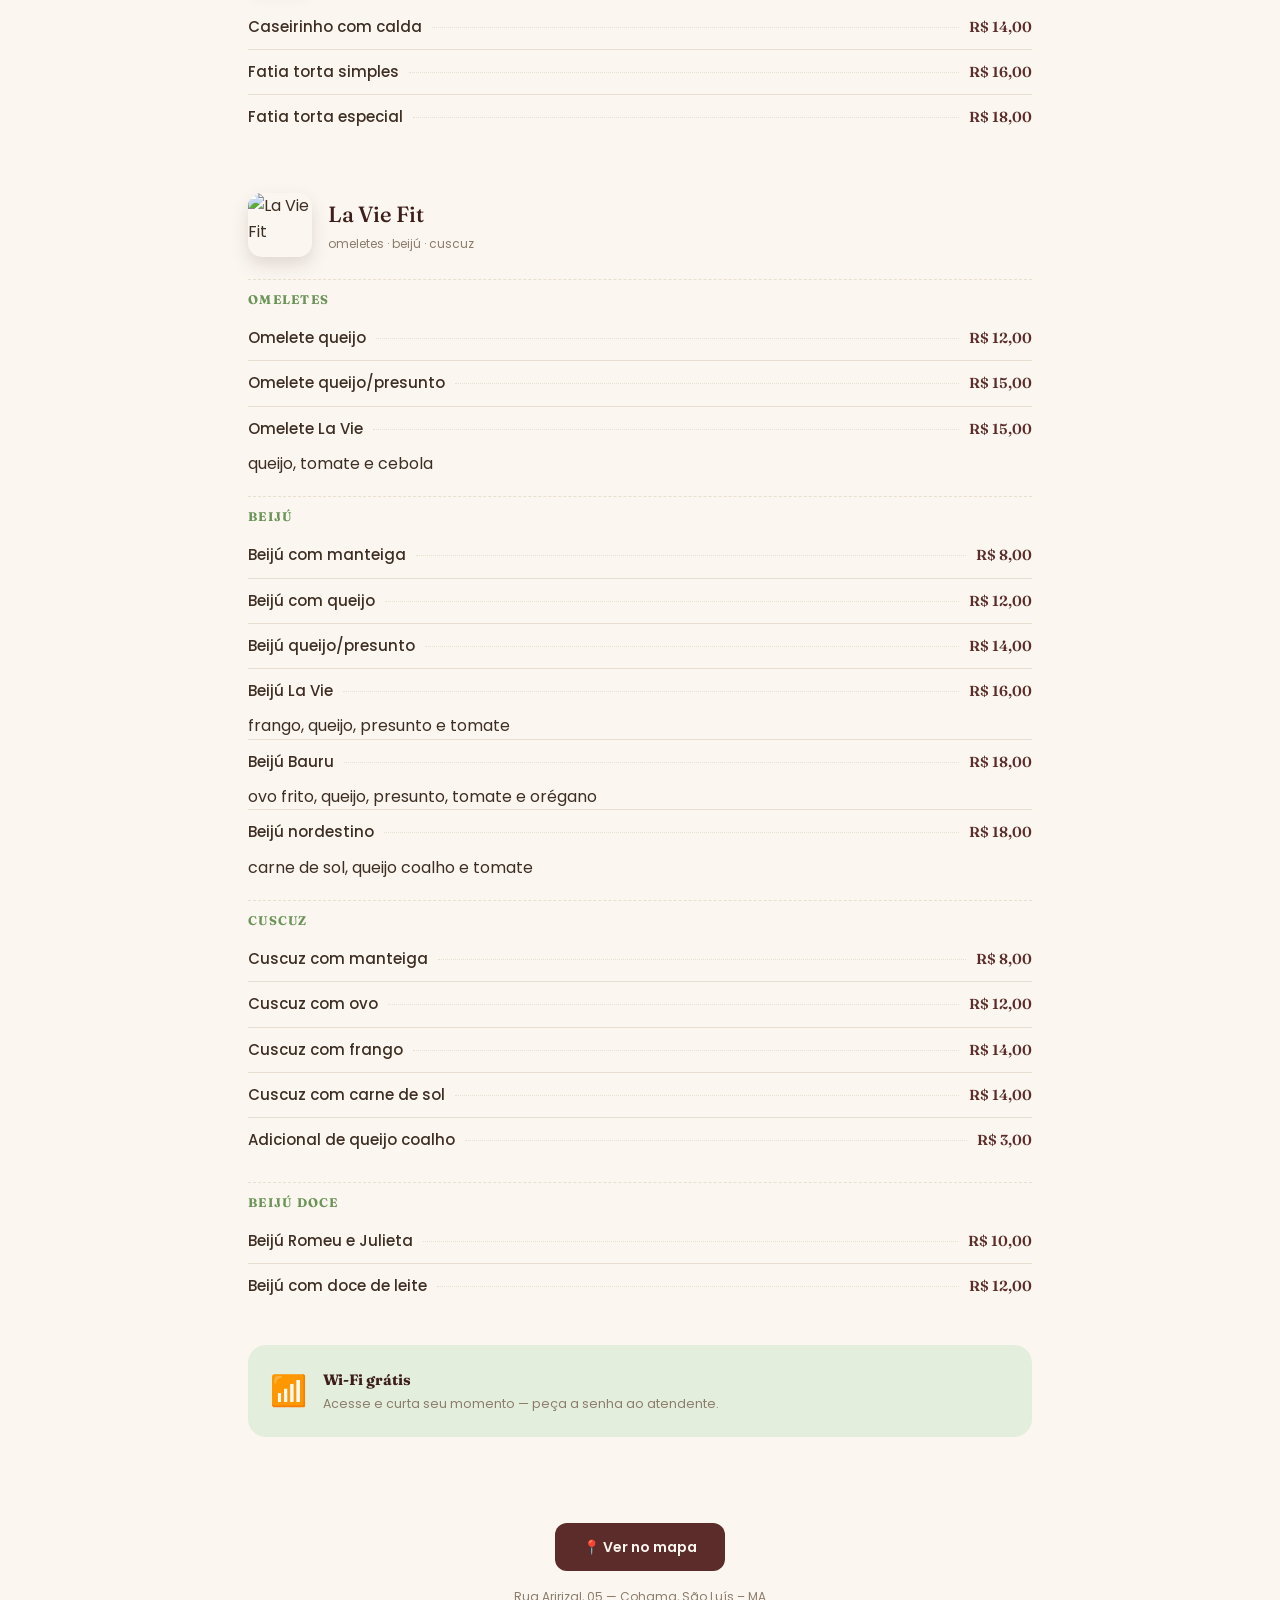
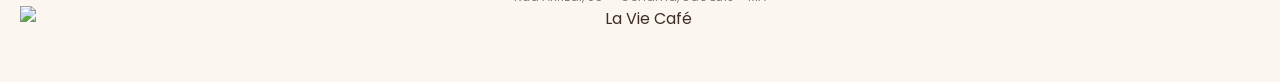
==== commit 7dd71895: "update" ====
--- a/cardapio.html
+++ b/cardapio.html
@@ -18,8 +18,8 @@
 
 <div class="topbar">
   <div class="wrap">
-    <a href="index.html" class="back">← La Vie Café</a>
-    <span class="brand brand-script">lavie café</span>
+    <a href="index.html" class="back">← La Vie Café Home</a>
+    <span class="brand-logo-chip"><img src="assets/logo-lavie.png" alt="La Vie Café" class="brand-logo"></span>
   </div>
 </div>
 
@@ -67,7 +67,7 @@
 
   <section class="menu-section" id="frias">
     <div class="sec-head">
-      <div class="thumb icon">🥤</div>
+      <div class="thumb"><img src="assets/gal-bebidas-frias.png" alt="Bebidas frias"></div>
       <div><h2>Bebidas Frias</h2><div class="count">9 opções</div></div>
     </div>
 
@@ -84,7 +84,7 @@
 
   <section class="menu-section" id="fritos">
     <div class="sec-head">
-      <div class="thumb icon">🥟</div>
+      <div class="thumb"><img src="assets/gal-salgados-fritos.png" alt="Salgados fritos"></div>
       <div><h2>Salgados Fritos</h2><div class="count">7 opções</div></div>
     </div>
     <div class="item-wrap"><div class="item"><span class="name">Bomba</span><span class="leader"></span><span class="price">R$ 8,00</span></div></div>
@@ -98,7 +98,7 @@
 
   <section class="menu-section" id="assados">
     <div class="sec-head">
-      <div class="thumb icon">🥐</div>
+      <div class="thumb"><img src="assets/gal-salgados-assados.png" alt="Salgados assados"></div>
       <div><h2>Salgados Assados</h2><div class="count">12 opções</div></div>
     </div>
     <div class="item-wrap"><div class="item"><span class="name">Croissant francês</span><span class="leader"></span><span class="price">R$ 12,00</span></div></div>
@@ -138,7 +138,7 @@
 
   <section class="menu-section" id="fit">
     <div class="sec-head">
-      <div class="thumb icon">🍉</div>
+      <div class="thumb"><img src="assets/gal-fit.png" alt="La Vie Fit"></div>
       <div><h2>La Vie Fit</h2><div class="count">omeletes · beijú · cuscuz</div></div>
     </div>
 
@@ -185,7 +185,7 @@
 <footer id="localizacao">
   <a class="loc-btn" href="https://www.google.com/maps?q=Rua+Aririzal,+05,+Cohama,+S%C3%A3o+Luis+-+MA" target="_blank" rel="noopener">📍 Ver no mapa</a>
   <p>Rua Aririzal, 05 — Cohama, São Luís – MA</p>
-  <span class="brand brand-script">lavie café</span>
+  <img src="assets/logo-lavie.png" alt="La Vie Café" class="brand-logo">
 </footer>
 
 <a href="https://wa.me/5598999999999?text=Ol%C3%A1!%20Gostaria%20de%20fazer%20um%20pedido." class="whatsapp-float" target="_blank" rel="noopener" aria-label="Fale conosco no WhatsApp">
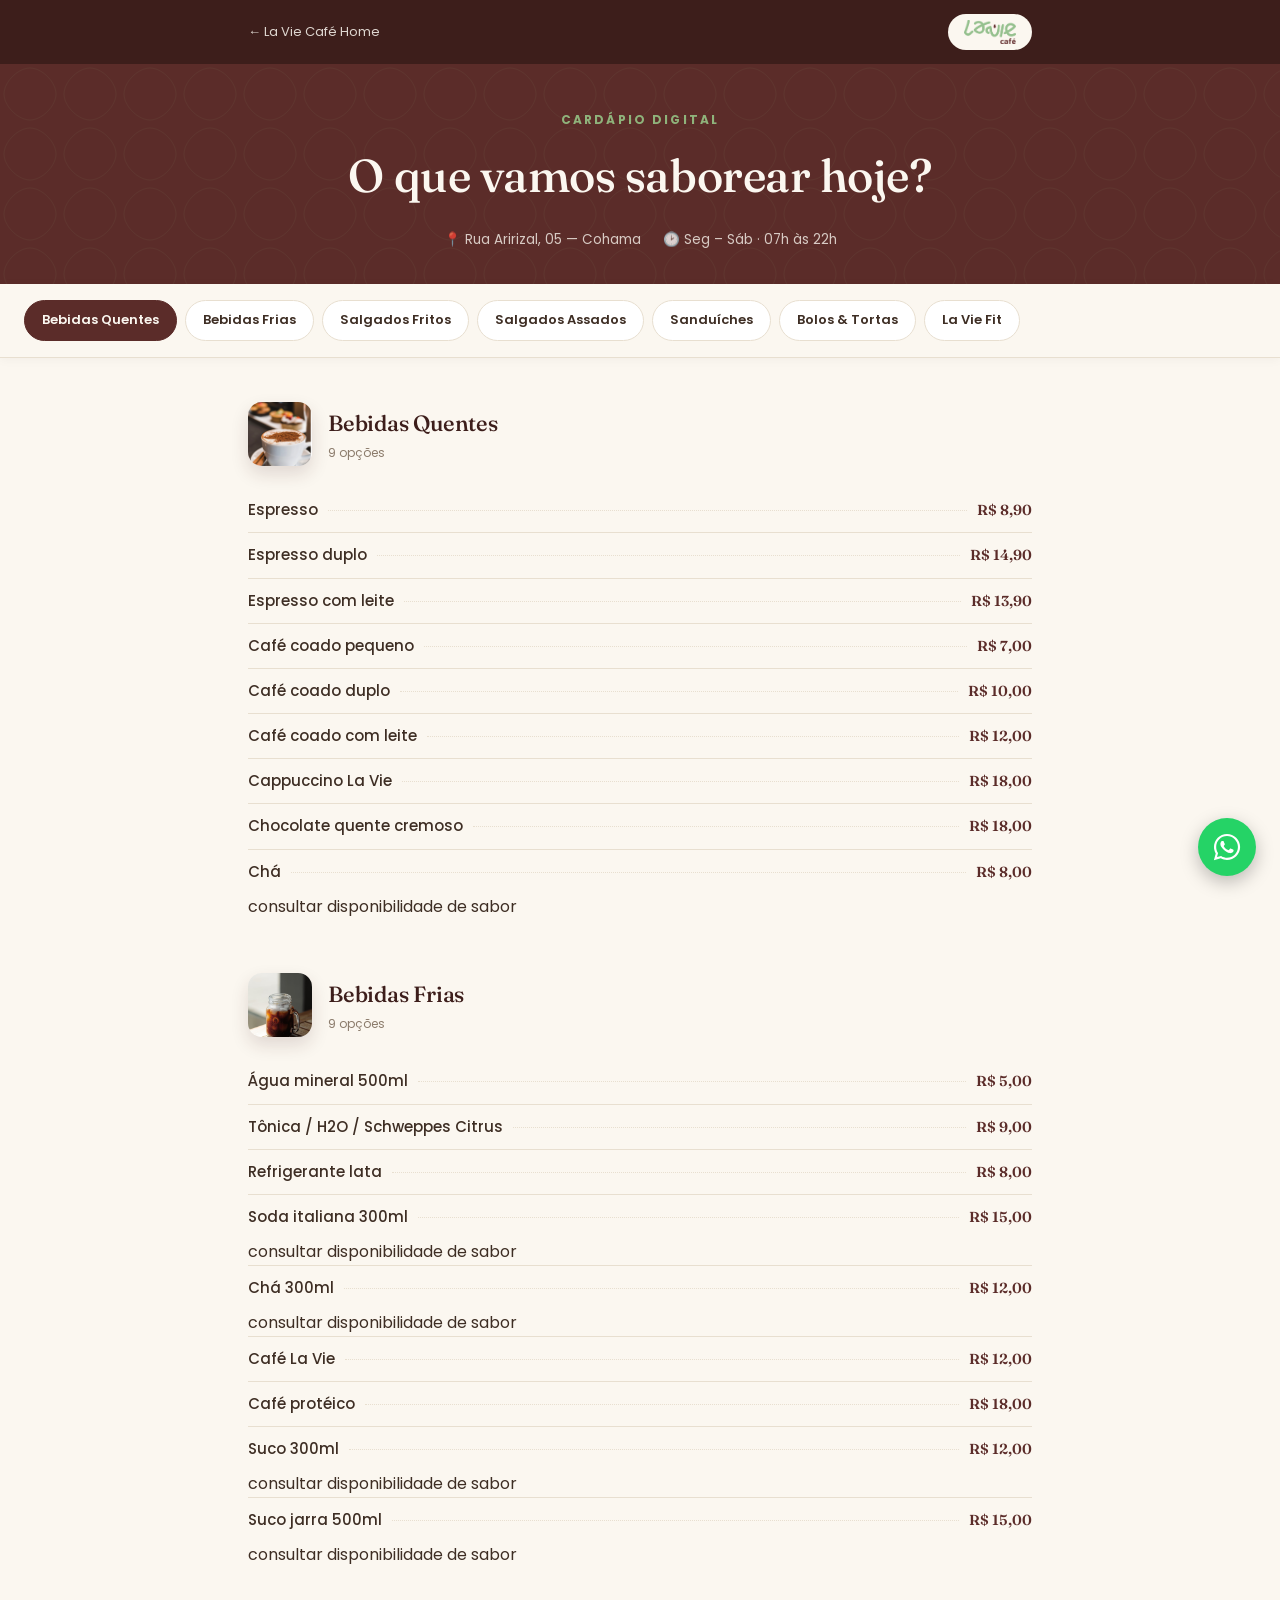
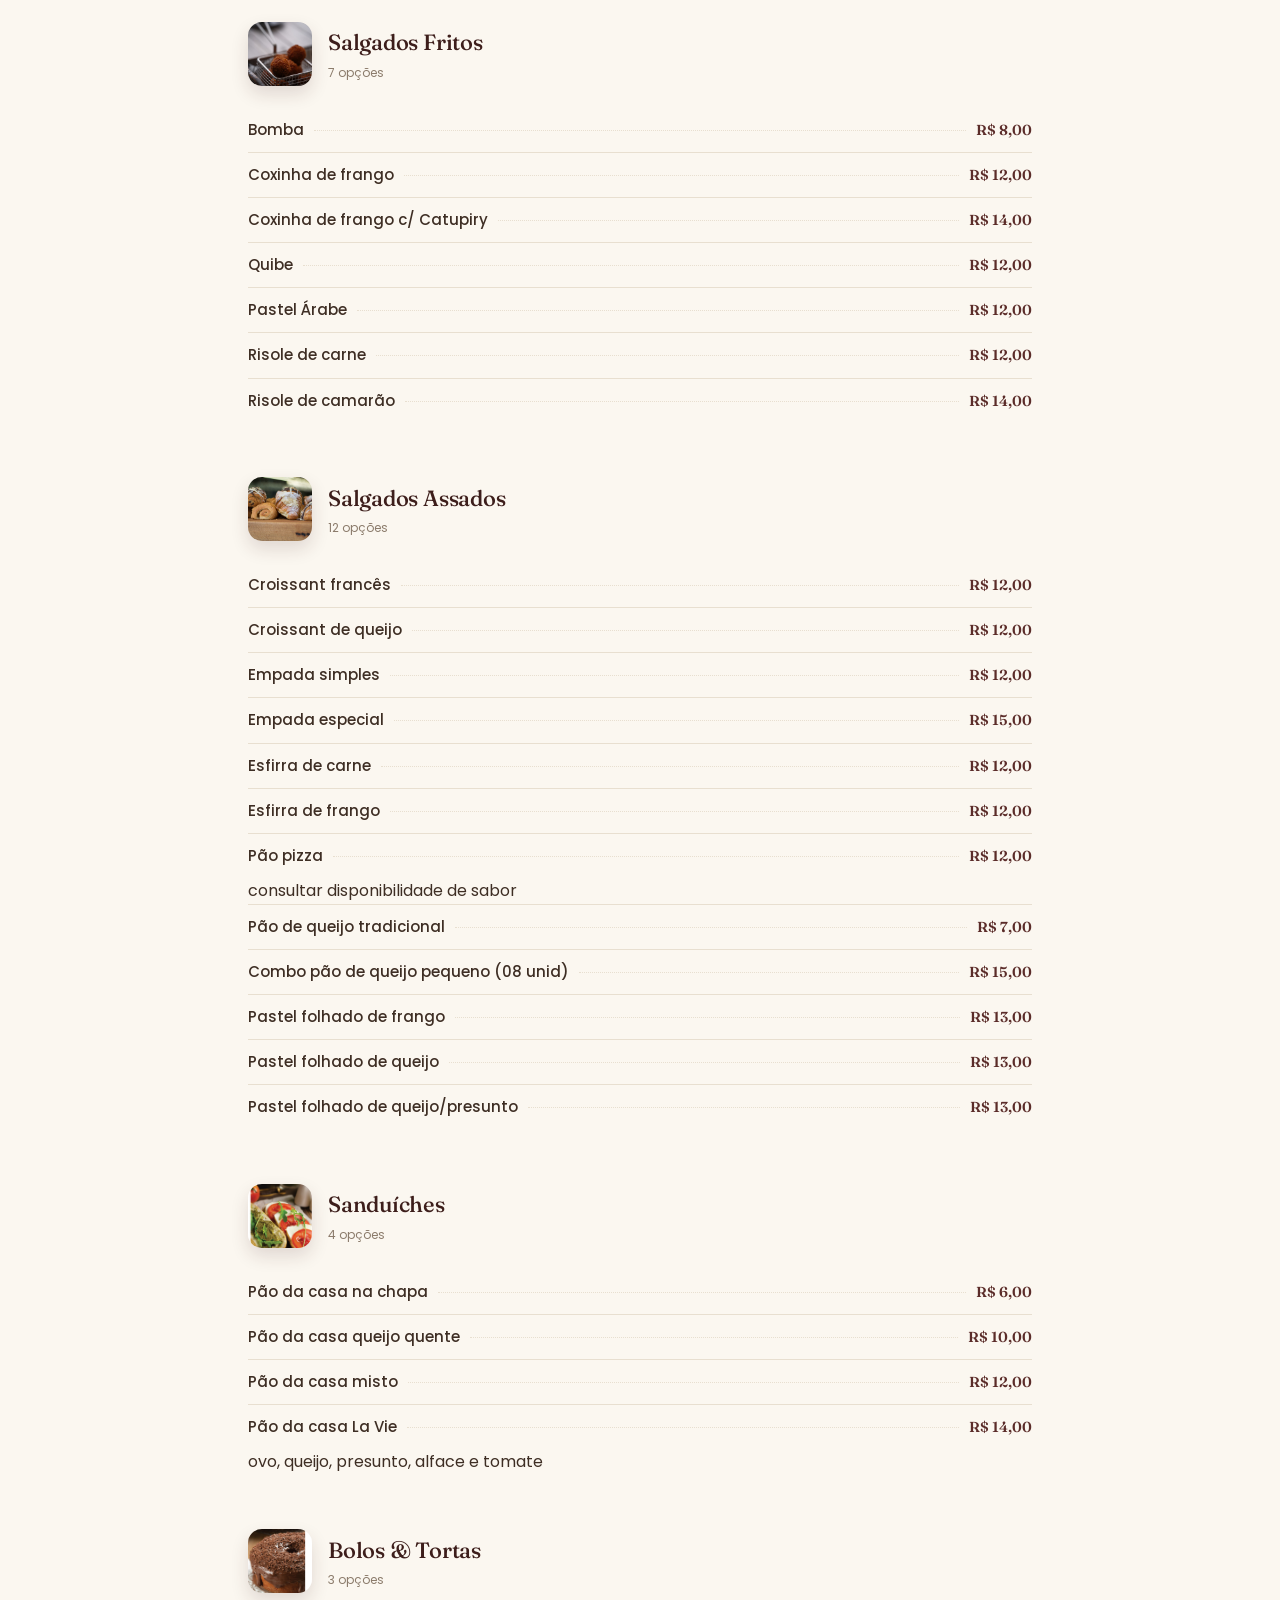
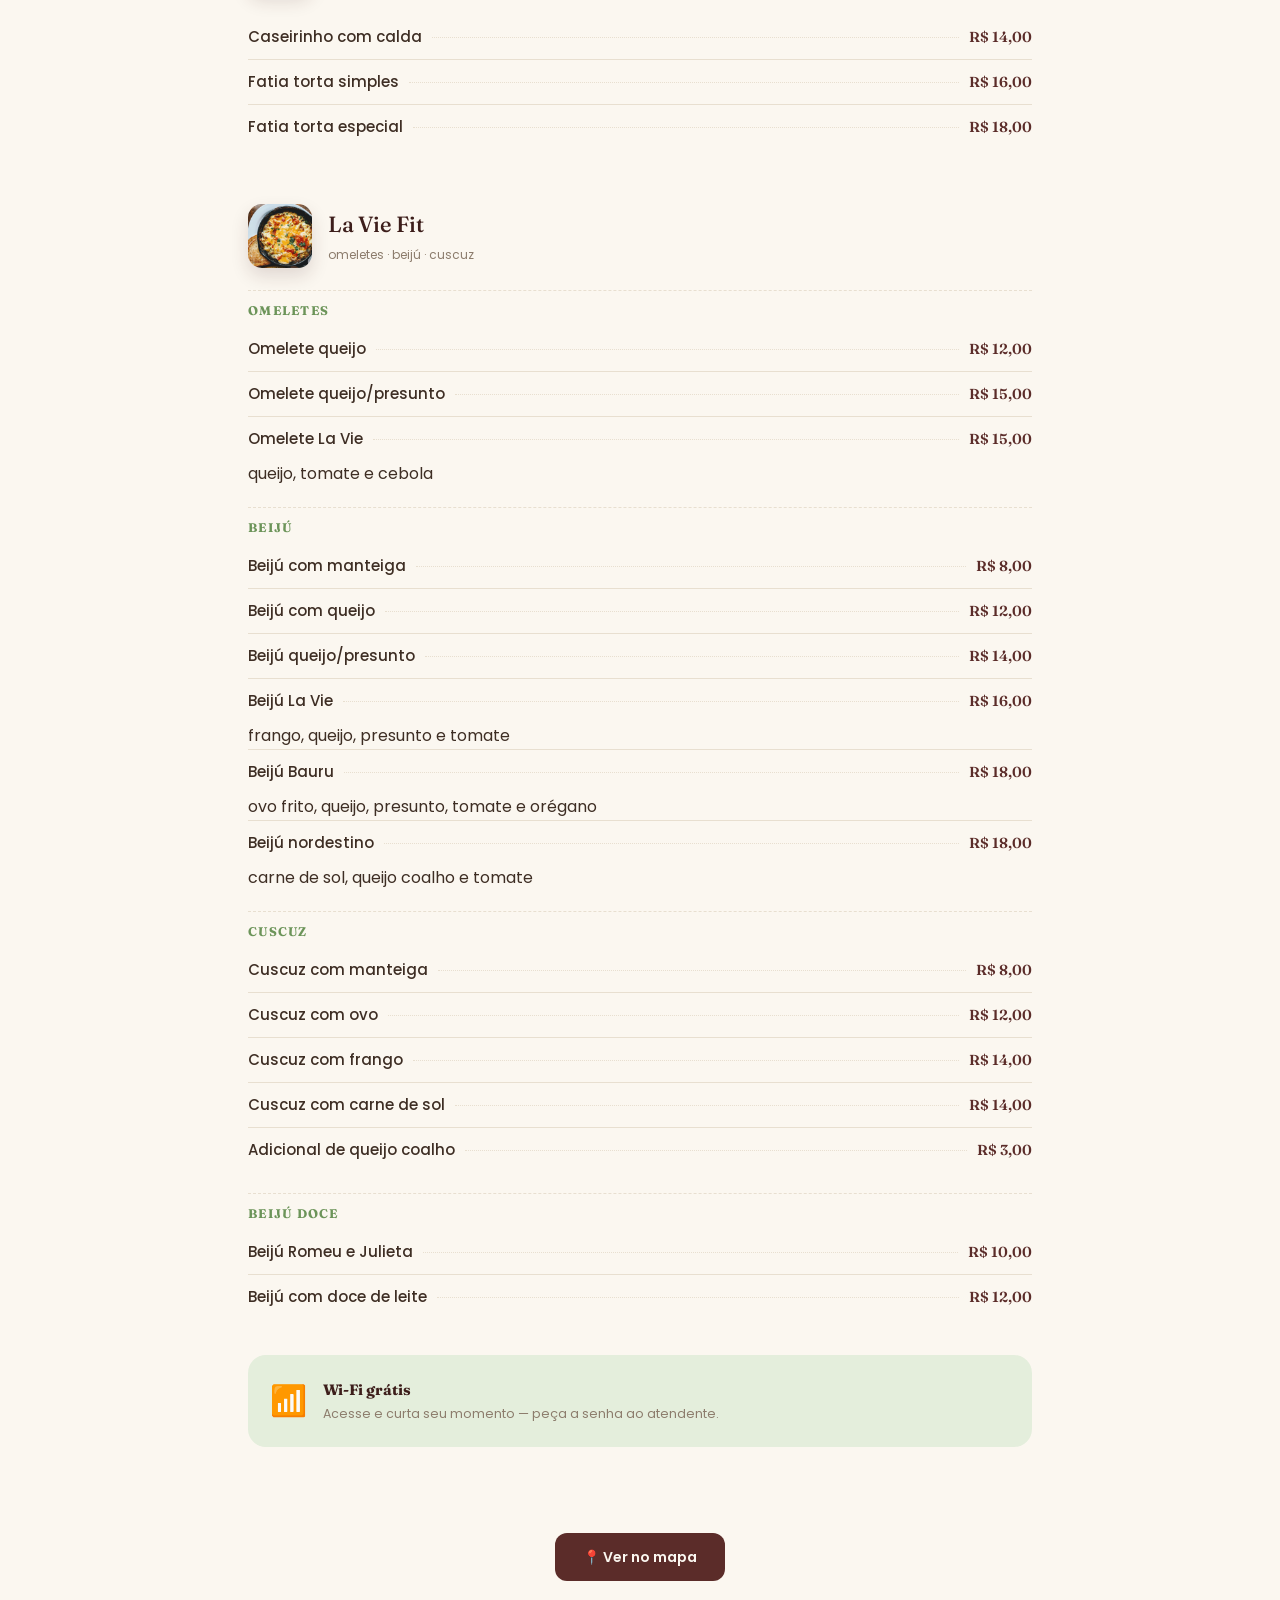
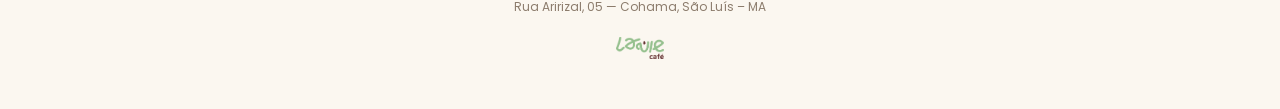
==== commit d6e29950: "update" ====
--- a/cardapio.html
+++ b/cardapio.html
@@ -4,6 +4,13 @@
 <meta charset="UTF-8">
 <meta name="viewport" content="width=device-width, initial-scale=1.0">
 <title>Cardápio | La Vie Café — SLZ</title>
+
+<!-- Favicon -->
+<link rel="icon" type="image/svg+xml" href="assets/favicon.svg">
+<link rel="icon" type="image/png" sizes="32x32" href="assets/favicon-32x32.png">
+<link rel="icon" type="image/png" sizes="16x16" href="assets/favicon-16x16.png">
+<link rel="shortcut icon" href="assets/favicon.ico">
+<link rel="apple-touch-icon" sizes="180x180" href="assets/apple-touch-icon.png">
 
 <!-- Fontes -->
 <link rel="preconnect" href="https://fonts.googleapis.com">
--- a/css/base.css
+++ b/css/base.css
@@ -57,6 +57,15 @@
   color: var(--green-dark);
 }
 
+/* Logo em imagem (assets/logo-lavie.png) — reaproveitado em vários lugares */
+.brand-logo{ height: 30px; width: auto; display: block; }
+
+/* Fundo clarinho atrás da logo quando ela fica sobre uma área escura (vinho) */
+.brand-logo-chip{
+  display: inline-flex; align-items: center;
+  background: var(--cream); padding: 6px 16px; border-radius: 999px;
+}
+
 /* Balão flutuante do WhatsApp — presente em todas as páginas */
 .whatsapp-float{
   position:fixed; right:24px; bottom:24px; z-index:999;
--- a/css/cardapio.css
+++ b/css/cardapio.css
@@ -13,7 +13,7 @@
 .topbar .wrap{ display:flex; align-items:center; justify-content:space-between; }
 .back{ font-size:13px; display:flex; align-items:center; gap:6px; opacity:.85; transition:opacity .2s; }
 .back:hover{ opacity:1; }
-.topbar .brand{ font-size:22px; color:var(--green); }
+.topbar .brand-logo{ height:24px; }
 
 /* ---------- Cabeçalho do cardápio ---------- */
 header.menu-hero{
@@ -91,7 +91,7 @@
 footer .loc-btn{ display:inline-block; background:var(--wine); color:var(--cream); padding:13px 28px; border-radius:12px; font-weight:600; font-size:14px; }
 footer .loc-btn:hover{ background:var(--wine-deep); }
 footer p{ margin-top:16px; font-size:12px; color:var(--text-soft); }
-footer .brand{ font-size:20px; color:var(--green-dark); margin-top:20px; display:block; }
+footer .brand-logo{ height:22px; margin:20px auto 0; }
 
 /* ---------- Responsivo ---------- */
 @media (min-width:640px){
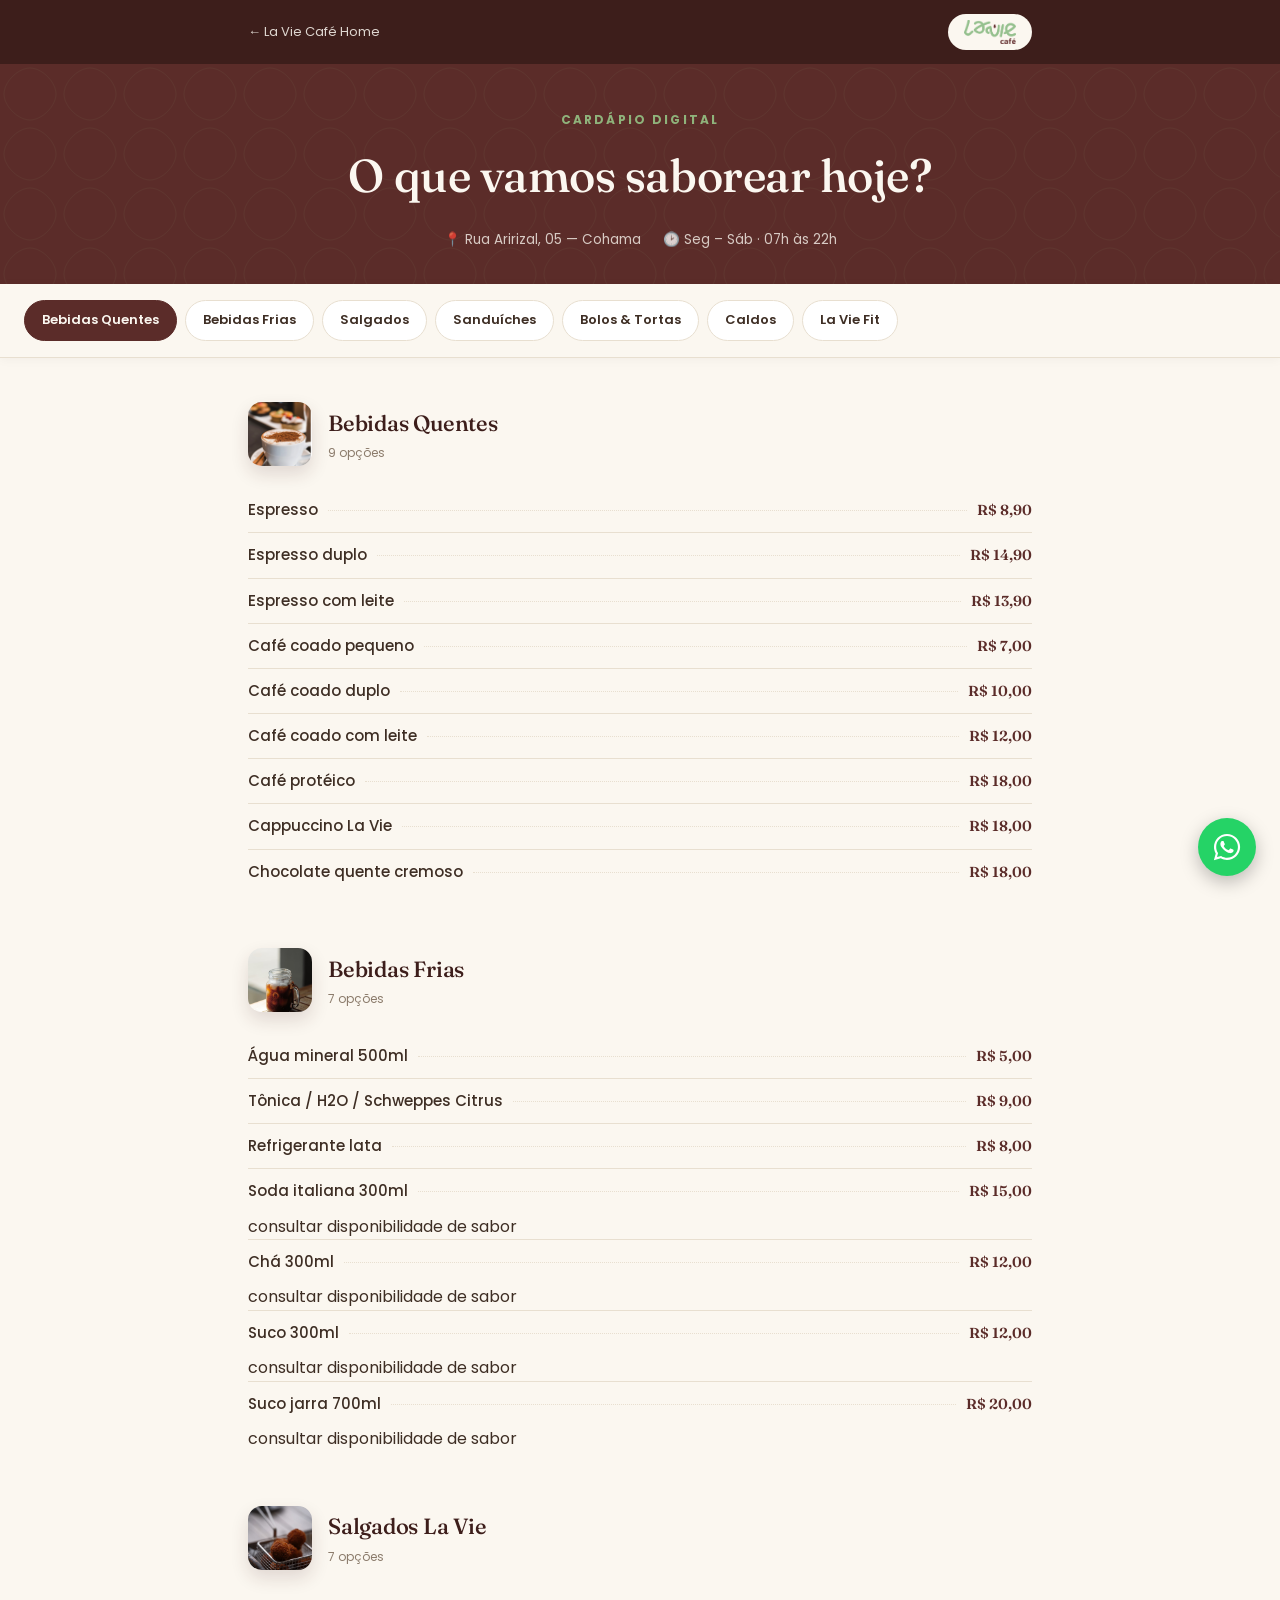
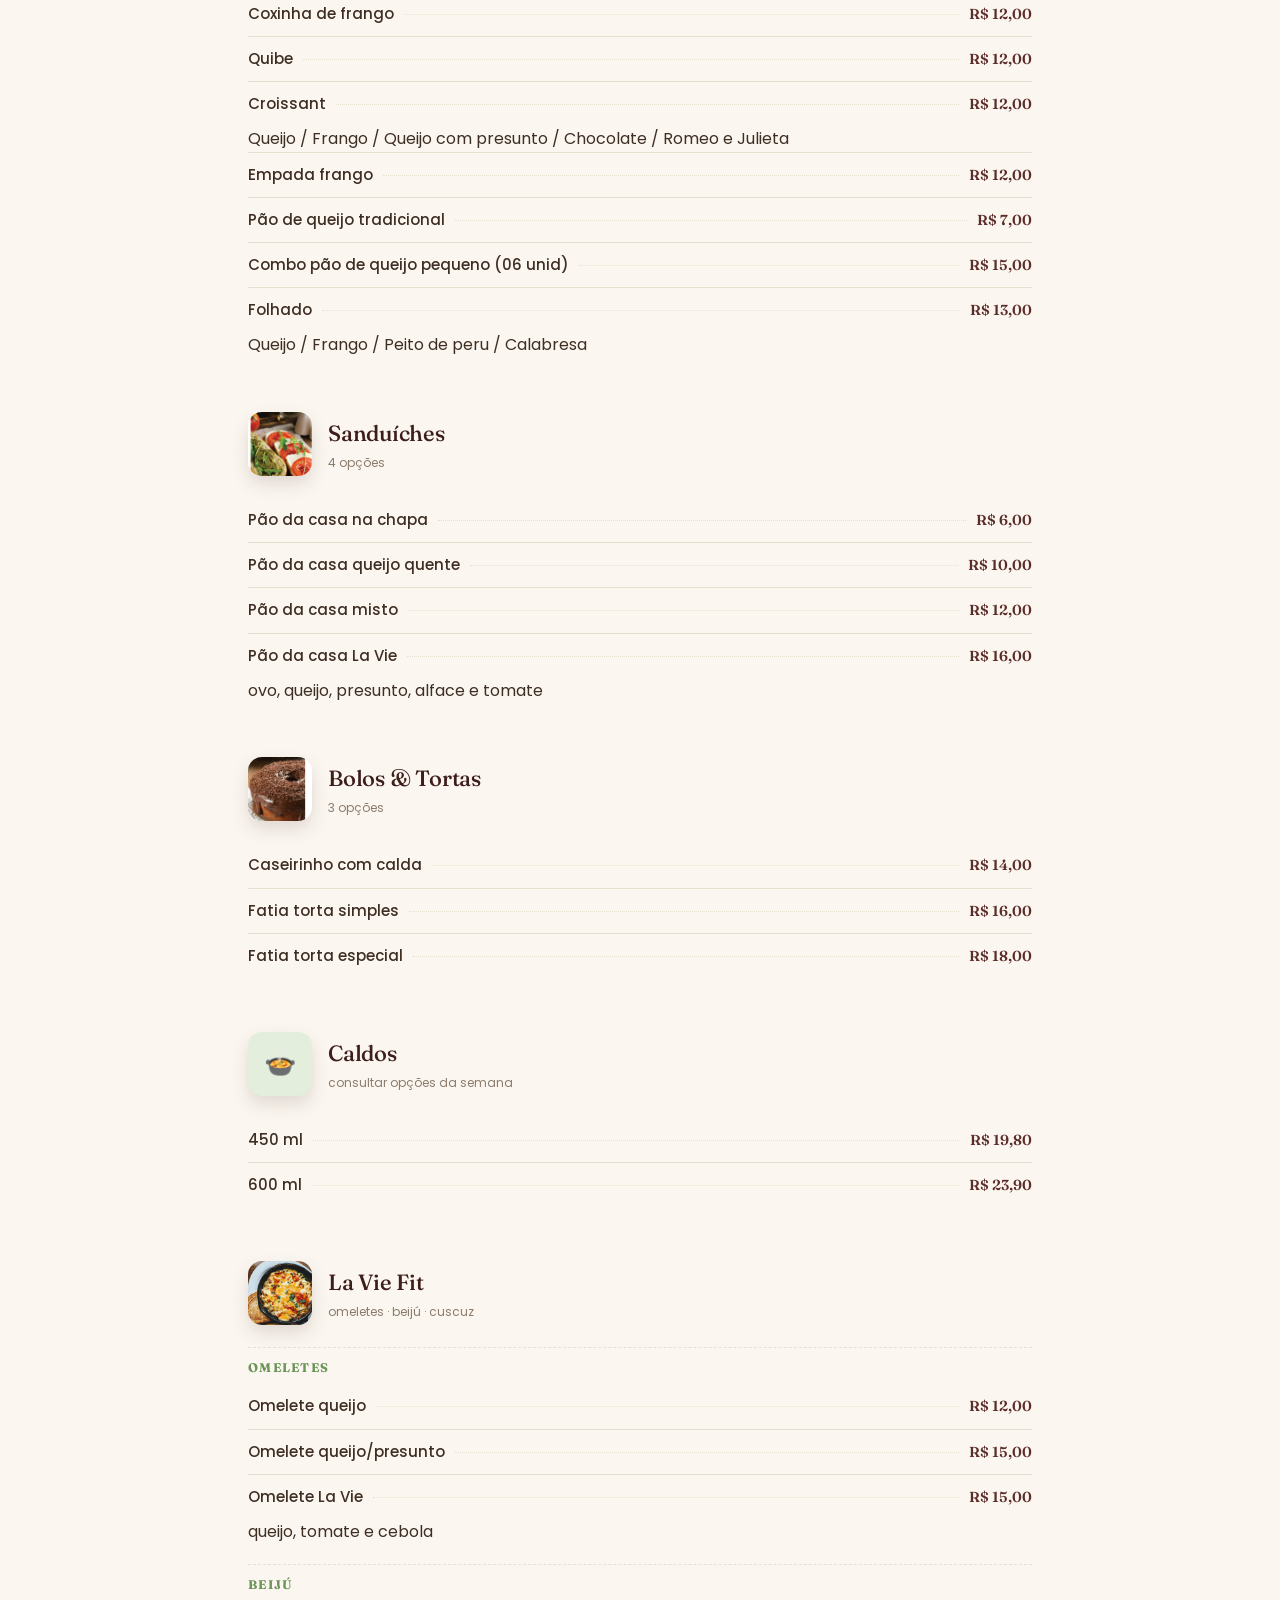
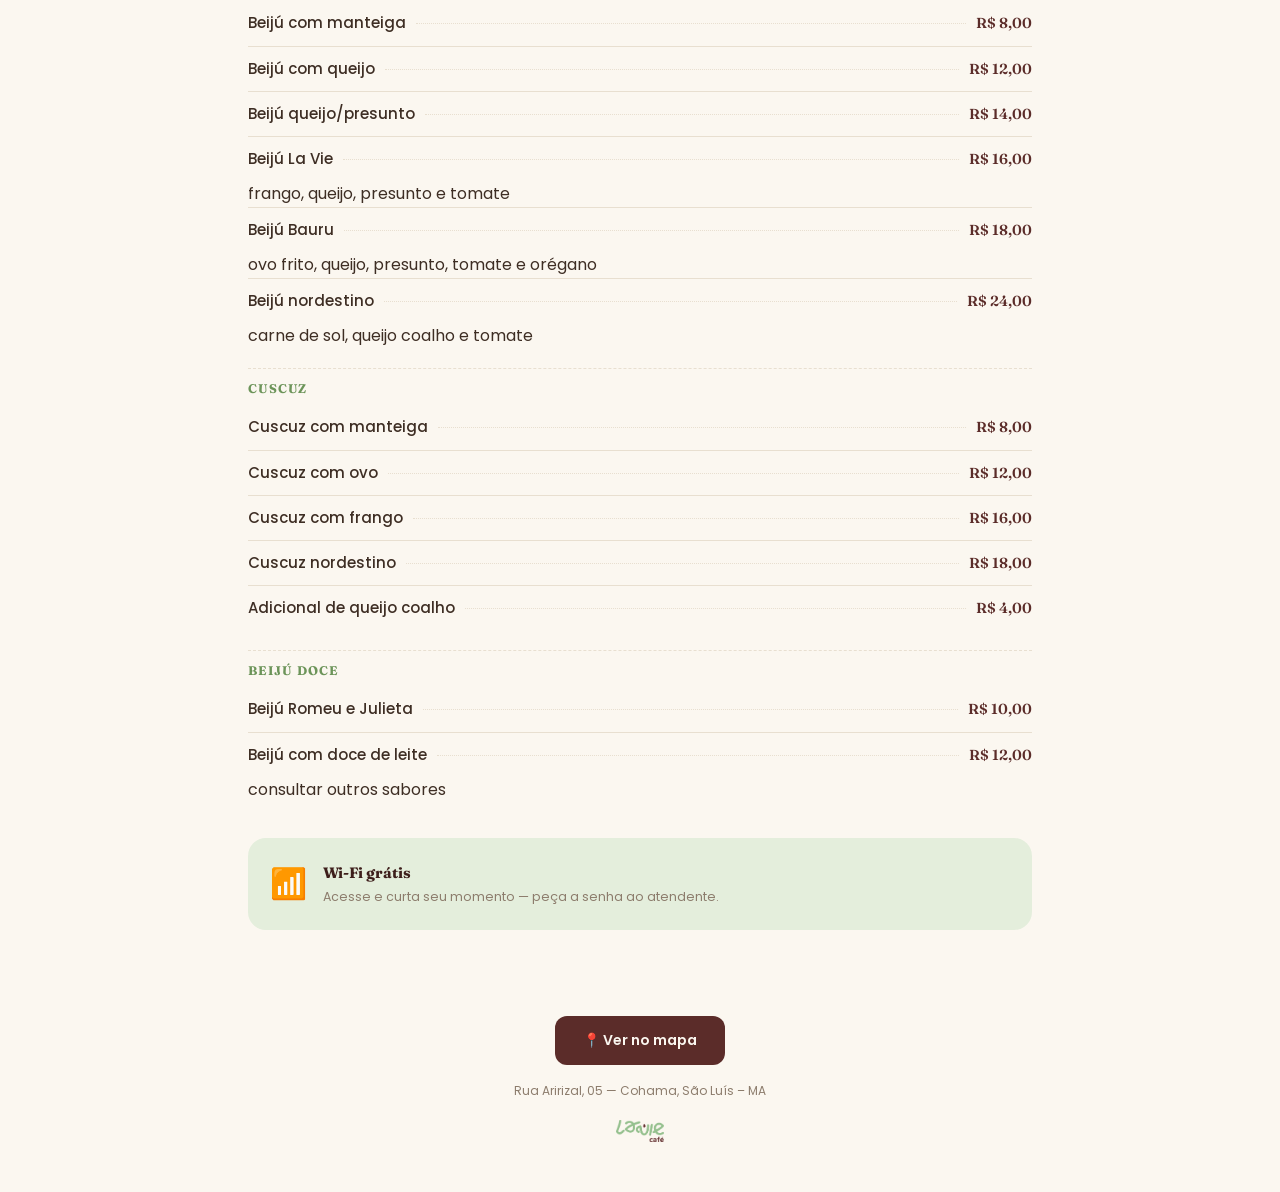
==== commit 4cbd0ac3: "Atualiza cardápio conforme novo PDF (v5) - Café protéico passa para Bebidas Quentes; Chá sai de Quen" ====
--- a/cardapio.html
+++ b/cardapio.html
@@ -18,8 +18,8 @@
 <link href="https://fonts.googleapis.com/css2?family=Caveat:wght@600;700&family=Fraunces:ital,opsz,wght@0,9..144,400;0,9..144,500;0,9..144,600&family=Poppins:wght@300;400;500;600;700&display=swap" rel="stylesheet">
 
 <!-- CSS: base.css tem as cores/reset, cardapio.css é só desta página -->
-<link rel="stylesheet" href="css/base.css">
-<link rel="stylesheet" href="css/cardapio.css">
+<link rel="stylesheet" href="css/base.css?v=2">
+<link rel="stylesheet" href="css/cardapio.css?v=2">
 </head>
 <body>
 
@@ -45,10 +45,10 @@
   <div class="cat-scroll" id="catScroll">
     <a href="#quentes" class="cat-chip active">Bebidas Quentes</a>
     <a href="#frias" class="cat-chip">Bebidas Frias</a>
-    <a href="#fritos" class="cat-chip">Salgados Fritos</a>
-    <a href="#assados" class="cat-chip">Salgados Assados</a>
+    <a href="#salgados" class="cat-chip">Salgados</a>
     <a href="#sanduiches" class="cat-chip">Sanduíches</a>
     <a href="#bolos" class="cat-chip">Bolos &amp; Tortas</a>
+    <a href="#caldos" class="cat-chip">Caldos</a>
     <a href="#fit" class="cat-chip">La Vie Fit</a>
   </div>
 </nav>
@@ -67,15 +67,15 @@
     <div class="item-wrap"><div class="item"><span class="name">Café coado pequeno</span><span class="leader"></span><span class="price">R$ 7,00</span></div></div>
     <div class="item-wrap"><div class="item"><span class="name">Café coado duplo</span><span class="leader"></span><span class="price">R$ 10,00</span></div></div>
     <div class="item-wrap"><div class="item"><span class="name">Café coado com leite</span><span class="leader"></span><span class="price">R$ 12,00</span></div></div>
+    <div class="item-wrap"><div class="item"><span class="name">Café protéico</span><span class="leader"></span><span class="price">R$ 18,00</span></div></div>
     <div class="item-wrap"><div class="item"><span class="name">Cappuccino La Vie</span><span class="leader"></span><span class="price">R$ 18,00</span></div></div>
     <div class="item-wrap"><div class="item"><span class="name">Chocolate quente cremoso</span><span class="leader"></span><span class="price">R$ 18,00</span></div></div>
-    <div class="item-wrap"><div class="item-inner"><div class="item"><span class="name">Chá</span><span class="leader"></span><span class="price">R$ 8,00</span></div><span class="note">consultar disponibilidade de sabor</span></div></div>
   </section>
 
   <section class="menu-section" id="frias">
     <div class="sec-head">
       <div class="thumb"><img src="assets/gal-bebidas-frias.png" alt="Bebidas frias"></div>
-      <div><h2>Bebidas Frias</h2><div class="count">9 opções</div></div>
+      <div><h2>Bebidas Frias</h2><div class="count">7 opções</div></div>
     </div>
 
     <div class="item-wrap"><div class="item"><span class="name">Água mineral 500ml</span><span class="leader"></span><span class="price">R$ 5,00</span></div></div>
@@ -83,43 +83,22 @@
     <div class="item-wrap"><div class="item"><span class="name">Refrigerante lata</span><span class="leader"></span><span class="price">R$ 8,00</span></div></div>
     <div class="item-wrap"><div class="item-inner"><div class="item"><span class="name">Soda italiana 300ml</span><span class="leader"></span><span class="price">R$ 15,00</span></div><span class="note">consultar disponibilidade de sabor</span></div></div>
     <div class="item-wrap"><div class="item-inner"><div class="item"><span class="name">Chá 300ml</span><span class="leader"></span><span class="price">R$ 12,00</span></div><span class="note">consultar disponibilidade de sabor</span></div></div>
-    <div class="item-wrap"><div class="item"><span class="name">Café La Vie</span><span class="leader"></span><span class="price">R$ 12,00</span></div></div>
-    <div class="item-wrap"><div class="item"><span class="name">Café protéico</span><span class="leader"></span><span class="price">R$ 18,00</span></div></div>
     <div class="item-wrap"><div class="item-inner"><div class="item"><span class="name">Suco 300ml</span><span class="leader"></span><span class="price">R$ 12,00</span></div><span class="note">consultar disponibilidade de sabor</span></div></div>
-    <div class="item-wrap"><div class="item-inner"><div class="item"><span class="name">Suco jarra 500ml</span><span class="leader"></span><span class="price">R$ 15,00</span></div><span class="note">consultar disponibilidade de sabor</span></div></div>
+    <div class="item-wrap"><div class="item-inner"><div class="item"><span class="name">Suco jarra 700ml</span><span class="leader"></span><span class="price">R$ 20,00</span></div><span class="note">consultar disponibilidade de sabor</span></div></div>
   </section>
 
-  <section class="menu-section" id="fritos">
+  <section class="menu-section" id="salgados">
     <div class="sec-head">
-      <div class="thumb"><img src="assets/gal-salgados-fritos.png" alt="Salgados fritos"></div>
-      <div><h2>Salgados Fritos</h2><div class="count">7 opções</div></div>
+      <div class="thumb"><img src="assets/gal-salgados-fritos.png" alt="Salgados La Vie"></div>
+      <div><h2>Salgados La Vie</h2><div class="count">7 opções</div></div>
     </div>
-    <div class="item-wrap"><div class="item"><span class="name">Bomba</span><span class="leader"></span><span class="price">R$ 8,00</span></div></div>
     <div class="item-wrap"><div class="item"><span class="name">Coxinha de frango</span><span class="leader"></span><span class="price">R$ 12,00</span></div></div>
-    <div class="item-wrap"><div class="item"><span class="name">Coxinha de frango c/ Catupiry</span><span class="leader"></span><span class="price">R$ 14,00</span></div></div>
     <div class="item-wrap"><div class="item"><span class="name">Quibe</span><span class="leader"></span><span class="price">R$ 12,00</span></div></div>
-    <div class="item-wrap"><div class="item"><span class="name">Pastel Árabe</span><span class="leader"></span><span class="price">R$ 12,00</span></div></div>
-    <div class="item-wrap"><div class="item"><span class="name">Risole de carne</span><span class="leader"></span><span class="price">R$ 12,00</span></div></div>
-    <div class="item-wrap"><div class="item"><span class="name">Risole de camarão</span><span class="leader"></span><span class="price">R$ 14,00</span></div></div>
-  </section>
-
-  <section class="menu-section" id="assados">
-    <div class="sec-head">
-      <div class="thumb"><img src="assets/gal-salgados-assados.png" alt="Salgados assados"></div>
-      <div><h2>Salgados Assados</h2><div class="count">12 opções</div></div>
-    </div>
-    <div class="item-wrap"><div class="item"><span class="name">Croissant francês</span><span class="leader"></span><span class="price">R$ 12,00</span></div></div>
-    <div class="item-wrap"><div class="item"><span class="name">Croissant de queijo</span><span class="leader"></span><span class="price">R$ 12,00</span></div></div>
-    <div class="item-wrap"><div class="item"><span class="name">Empada simples</span><span class="leader"></span><span class="price">R$ 12,00</span></div></div>
-    <div class="item-wrap"><div class="item"><span class="name">Empada especial</span><span class="leader"></span><span class="price">R$ 15,00</span></div></div>
-    <div class="item-wrap"><div class="item"><span class="name">Esfirra de carne</span><span class="leader"></span><span class="price">R$ 12,00</span></div></div>
-    <div class="item-wrap"><div class="item"><span class="name">Esfirra de frango</span><span class="leader"></span><span class="price">R$ 12,00</span></div></div>
-    <div class="item-wrap"><div class="item-inner"><div class="item"><span class="name">Pão pizza</span><span class="leader"></span><span class="price">R$ 12,00</span></div><span class="note">consultar disponibilidade de sabor</span></div></div>
+    <div class="item-wrap"><div class="item-inner"><div class="item"><span class="name">Croissant</span><span class="leader"></span><span class="price">R$ 12,00</span></div><span class="note">Queijo / Frango / Queijo com presunto / Chocolate / Romeo e Julieta</span></div></div>
+    <div class="item-wrap"><div class="item"><span class="name">Empada frango</span><span class="leader"></span><span class="price">R$ 12,00</span></div></div>
     <div class="item-wrap"><div class="item"><span class="name">Pão de queijo tradicional</span><span class="leader"></span><span class="price">R$ 7,00</span></div></div>
-    <div class="item-wrap"><div class="item"><span class="name">Combo pão de queijo pequeno (08 unid)</span><span class="leader"></span><span class="price">R$ 15,00</span></div></div>
-    <div class="item-wrap"><div class="item"><span class="name">Pastel folhado de frango</span><span class="leader"></span><span class="price">R$ 13,00</span></div></div>
-    <div class="item-wrap"><div class="item"><span class="name">Pastel folhado de queijo</span><span class="leader"></span><span class="price">R$ 13,00</span></div></div>
-    <div class="item-wrap"><div class="item"><span class="name">Pastel folhado de queijo/presunto</span><span class="leader"></span><span class="price">R$ 13,00</span></div></div>
+    <div class="item-wrap"><div class="item"><span class="name">Combo pão de queijo pequeno (06 unid)</span><span class="leader"></span><span class="price">R$ 15,00</span></div></div>
+    <div class="item-wrap"><div class="item-inner"><div class="item"><span class="name">Folhado</span><span class="leader"></span><span class="price">R$ 13,00</span></div><span class="note">Queijo / Frango / Peito de peru / Calabresa</span></div></div>
   </section>
 
   <section class="menu-section" id="sanduiches">
@@ -130,7 +109,7 @@
     <div class="item-wrap"><div class="item"><span class="name">Pão da casa na chapa</span><span class="leader"></span><span class="price">R$ 6,00</span></div></div>
     <div class="item-wrap"><div class="item"><span class="name">Pão da casa queijo quente</span><span class="leader"></span><span class="price">R$ 10,00</span></div></div>
     <div class="item-wrap"><div class="item"><span class="name">Pão da casa misto</span><span class="leader"></span><span class="price">R$ 12,00</span></div></div>
-    <div class="item-wrap"><div class="item-inner"><div class="item"><span class="name">Pão da casa La Vie</span><span class="leader"></span><span class="price">R$ 14,00</span></div><span class="note">ovo, queijo, presunto, alface e tomate</span></div></div>
+    <div class="item-wrap"><div class="item-inner"><div class="item"><span class="name">Pão da casa La Vie</span><span class="leader"></span><span class="price">R$ 16,00</span></div><span class="note">ovo, queijo, presunto, alface e tomate</span></div></div>
   </section>
 
   <section class="menu-section" id="bolos">
@@ -141,6 +120,15 @@
     <div class="item-wrap"><div class="item"><span class="name">Caseirinho com calda</span><span class="leader"></span><span class="price">R$ 14,00</span></div></div>
     <div class="item-wrap"><div class="item"><span class="name">Fatia torta simples</span><span class="leader"></span><span class="price">R$ 16,00</span></div></div>
     <div class="item-wrap"><div class="item"><span class="name">Fatia torta especial</span><span class="leader"></span><span class="price">R$ 18,00</span></div></div>
+  </section>
+
+  <section class="menu-section" id="caldos">
+    <div class="sec-head">
+      <div class="thumb icon">🍲</div>
+      <div><h2>Caldos</h2><div class="count">consultar opções da semana</div></div>
+    </div>
+    <div class="item-wrap"><div class="item"><span class="name">450 ml</span><span class="leader"></span><span class="price">R$ 19,80</span></div></div>
+    <div class="item-wrap"><div class="item"><span class="name">600 ml</span><span class="leader"></span><span class="price">R$ 23,90</span></div></div>
   </section>
 
   <section class="menu-section" id="fit">
@@ -163,22 +151,22 @@
       <div class="item-wrap"><div class="item"><span class="name">Beijú queijo/presunto</span><span class="leader"></span><span class="price">R$ 14,00</span></div></div>
       <div class="item-wrap"><div class="item-inner"><div class="item"><span class="name">Beijú La Vie</span><span class="leader"></span><span class="price">R$ 16,00</span></div><span class="note">frango, queijo, presunto e tomate</span></div></div>
       <div class="item-wrap"><div class="item-inner"><div class="item"><span class="name">Beijú Bauru</span><span class="leader"></span><span class="price">R$ 18,00</span></div><span class="note">ovo frito, queijo, presunto, tomate e orégano</span></div></div>
-      <div class="item-wrap"><div class="item-inner"><div class="item"><span class="name">Beijú nordestino</span><span class="leader"></span><span class="price">R$ 18,00</span></div><span class="note">carne de sol, queijo coalho e tomate</span></div></div>
+      <div class="item-wrap"><div class="item-inner"><div class="item"><span class="name">Beijú nordestino</span><span class="leader"></span><span class="price">R$ 24,00</span></div><span class="note">carne de sol, queijo coalho e tomate</span></div></div>
     </div>
 
     <div class="subgroup">
       <h3>Cuscuz</h3>
       <div class="item-wrap"><div class="item"><span class="name">Cuscuz com manteiga</span><span class="leader"></span><span class="price">R$ 8,00</span></div></div>
       <div class="item-wrap"><div class="item"><span class="name">Cuscuz com ovo</span><span class="leader"></span><span class="price">R$ 12,00</span></div></div>
-      <div class="item-wrap"><div class="item"><span class="name">Cuscuz com frango</span><span class="leader"></span><span class="price">R$ 14,00</span></div></div>
-      <div class="item-wrap"><div class="item"><span class="name">Cuscuz com carne de sol</span><span class="leader"></span><span class="price">R$ 14,00</span></div></div>
-      <div class="item-wrap"><div class="item"><span class="name">Adicional de queijo coalho</span><span class="leader"></span><span class="price">R$ 3,00</span></div></div>
+      <div class="item-wrap"><div class="item"><span class="name">Cuscuz com frango</span><span class="leader"></span><span class="price">R$ 16,00</span></div></div>
+      <div class="item-wrap"><div class="item"><span class="name">Cuscuz nordestino</span><span class="leader"></span><span class="price">R$ 18,00</span></div></div>
+      <div class="item-wrap"><div class="item"><span class="name">Adicional de queijo coalho</span><span class="leader"></span><span class="price">R$ 4,00</span></div></div>
     </div>
 
     <div class="subgroup">
       <h3>Beijú Doce</h3>
       <div class="item-wrap"><div class="item"><span class="name">Beijú Romeu e Julieta</span><span class="leader"></span><span class="price">R$ 10,00</span></div></div>
-      <div class="item-wrap"><div class="item"><span class="name">Beijú com doce de leite</span><span class="leader"></span><span class="price">R$ 12,00</span></div></div>
+      <div class="item-wrap"><div class="item-inner"><div class="item"><span class="name">Beijú com doce de leite</span><span class="leader"></span><span class="price">R$ 12,00</span></div><span class="note">consultar outros sabores</span></div></div>
     </div>
 
     <div class="wifi-banner">
@@ -200,7 +188,7 @@
 </a>
 
 <!-- JS: liga o destaque automático das categorias ao rolar -->
-<script src="js/cardapio.js"></script>
+<script src="js/cardapio.js?v=2"></script>
 
 </body>
 </html>
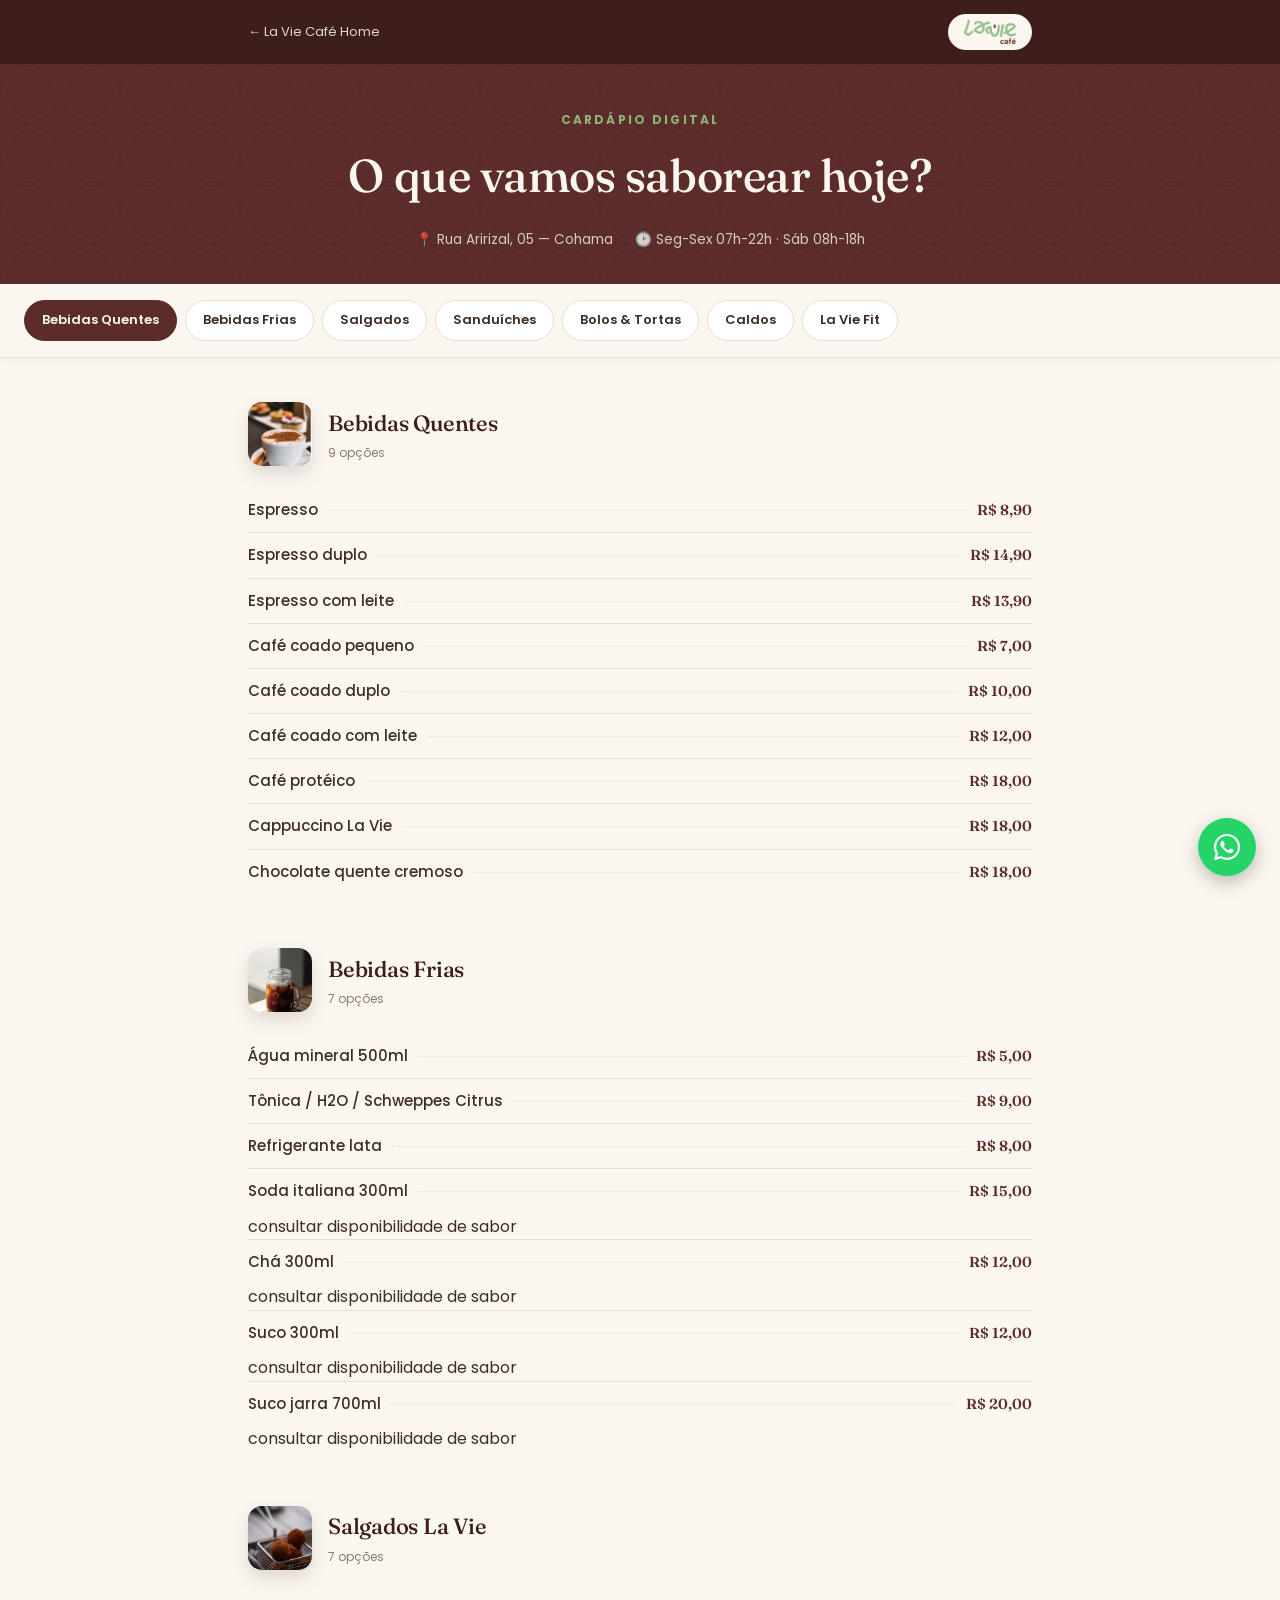
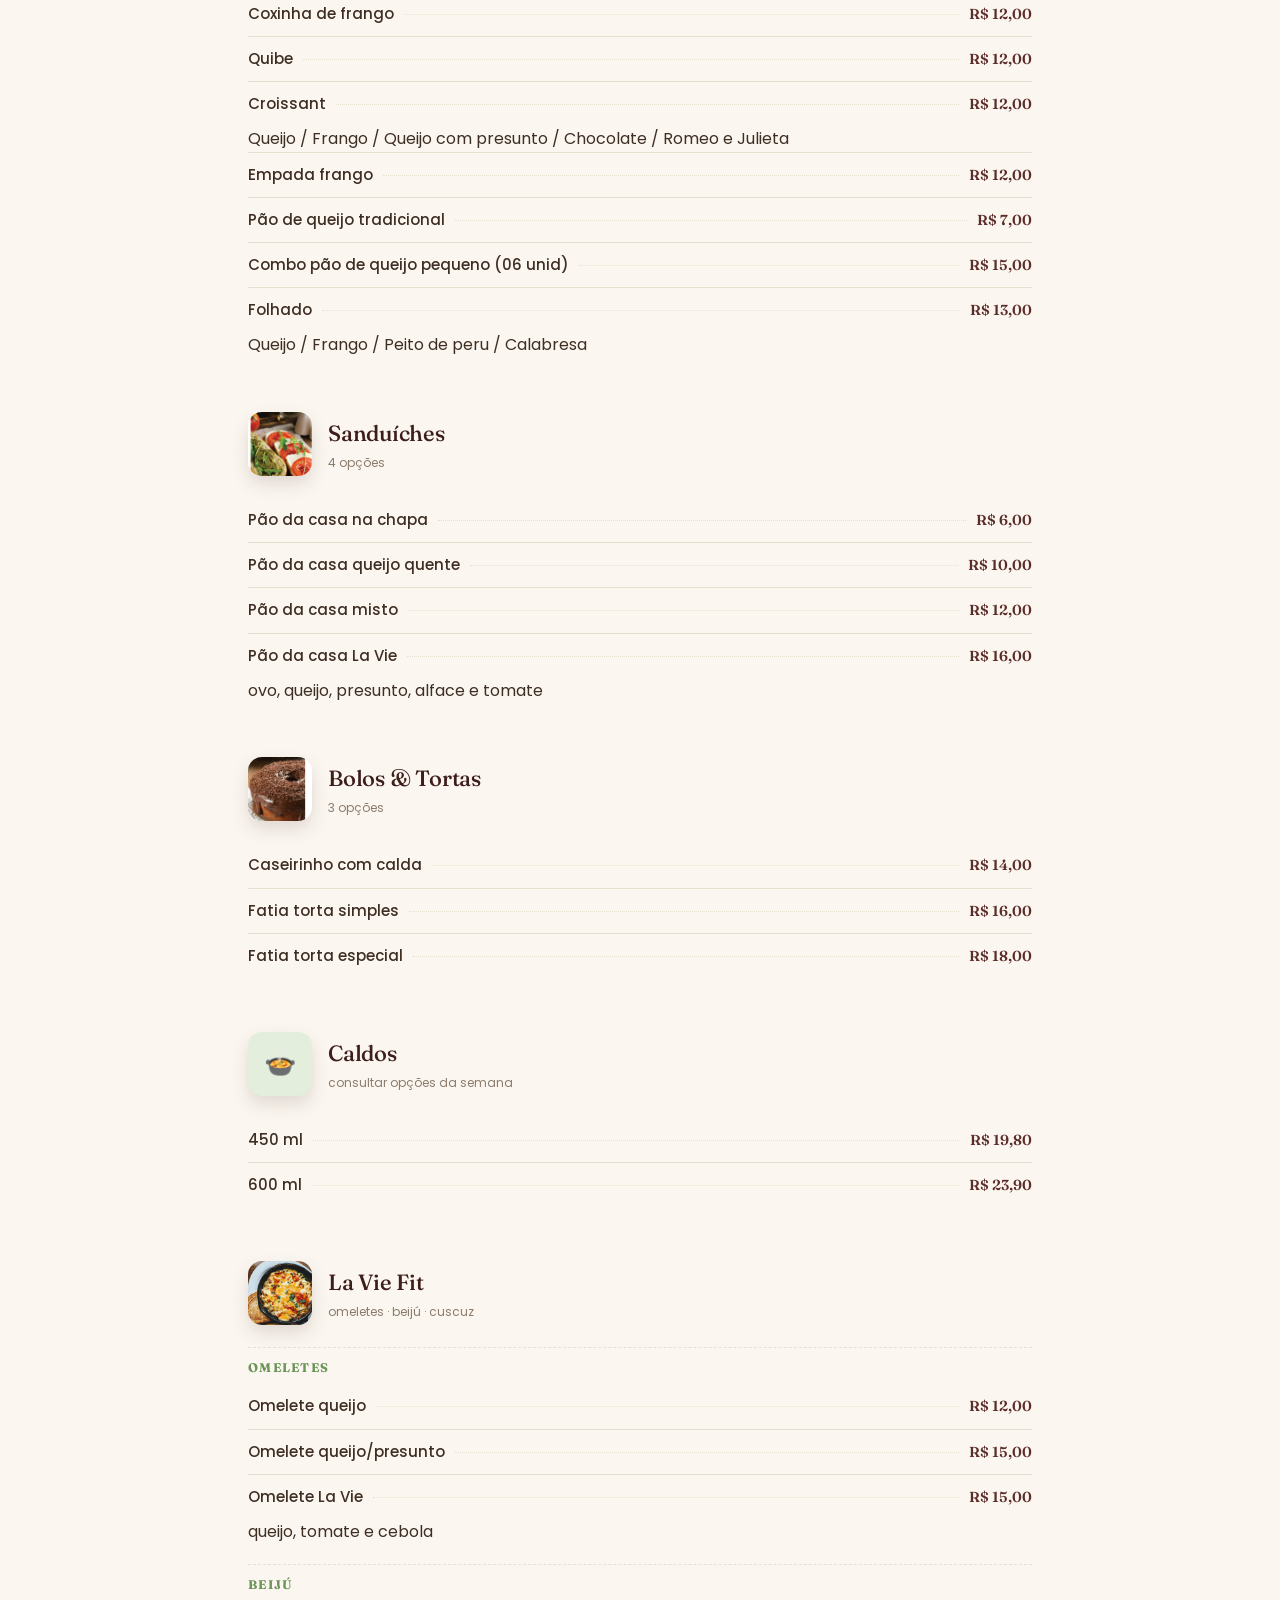
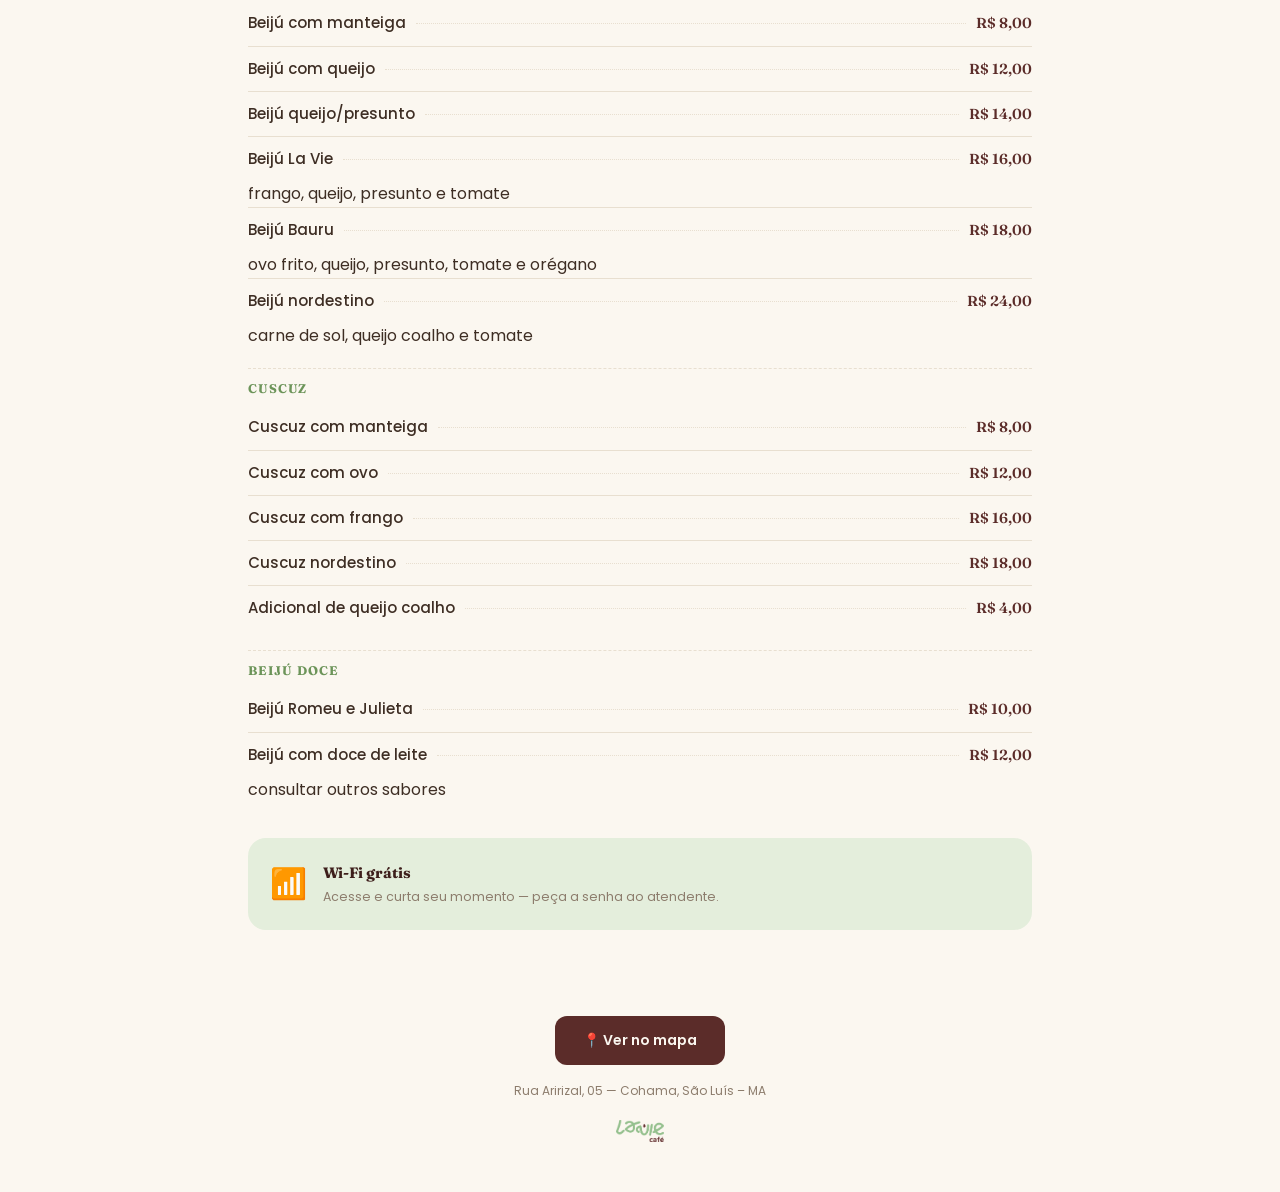
==== commit c7e836db: "Atualiza horário de funcionamento (seg-sex 7h-22h, sáb 8h-18h) Horário antigo era igual todos os dia" ====
--- a/cardapio.html
+++ b/cardapio.html
@@ -36,7 +36,7 @@
     <h1>O que vamos saborear hoje?</h1>
     <div class="meta">
       <span>📍 Rua Aririzal, 05 — Cohama</span>
-      <span>🕑 Seg – Sáb · 07h às 22h</span>
+      <span>🕑 Seg-Sex 07h-22h · Sáb 08h-18h</span>
     </div>
   </div>
 </header>
@@ -183,7 +183,7 @@
   <img src="assets/logo-lavie.png" alt="La Vie Café" class="brand-logo">
 </footer>
 
-<a href="https://wa.me/5598999999999?text=Ol%C3%A1!%20Gostaria%20de%20fazer%20um%20pedido." class="whatsapp-float" target="_blank" rel="noopener" aria-label="Fale conosco no WhatsApp">
+<a href="https://wa.me/5598992513116?text=Ol%C3%A1!%20Gostaria%20de%20fazer%20um%20pedido." class="whatsapp-float" target="_blank" rel="noopener" aria-label="Fale conosco no WhatsApp">
   <svg viewBox="0 0 448 512" width="30" height="30" fill="currentColor" aria-hidden="true"><path d="M380.9 97.1C339 55.1 283.2 32 223.9 32c-122.4 0-222 99.6-222 222 0 39.1 10.2 77.3 29.6 111L0 480l117.7-30.9c32.4 17.7 68.9 27 106.1 27h.1c122.3 0 224.1-99.6 224.1-222 0-59.3-25.2-115-67.1-157zm-157 341.6c-33.2 0-65.7-8.9-94-25.7l-6.7-4-69.8 18.3L72 359.2l-4.4-7c-18.5-29.4-28.2-63.3-28.2-98.2 0-101.7 82.8-184.5 184.6-184.5 49.3 0 95.6 19.2 130.4 54.1 34.8 34.9 56.2 81.2 56.1 130.5 0 101.8-84.9 184.6-186.6 184.6zm101.2-138.2c-5.5-2.8-32.8-16.2-37.9-18-5.1-1.9-8.8-2.8-12.5 2.8-3.7 5.6-14.3 18-17.6 21.8-3.2 3.7-6.5 4.2-12 1.4-32.6-16.3-54-29.1-75.5-66-5.7-9.8 5.7-9.1 16.3-30.3 1.8-3.7.9-6.9-.5-9.7-1.4-2.8-12.5-30.1-17.1-41.2-4.5-10.8-9.1-9.3-12.5-9.5-3.2-.2-6.9-.2-10.6-.2-3.7 0-9.7 1.4-14.8 6.9-5.1 5.6-19.4 19-19.4 46.3 0 27.3 19.9 53.7 22.6 57.4 2.8 3.7 39.1 59.7 94.8 83.8 35.2 15.2 49 16.5 66.6 13.9 10.7-1.6 32.8-13.4 37.4-26.4 4.6-13 4.6-24.1 3.2-26.4-1.3-2.5-5-3.9-10.5-6.6z"/></svg>
 </a>
 
